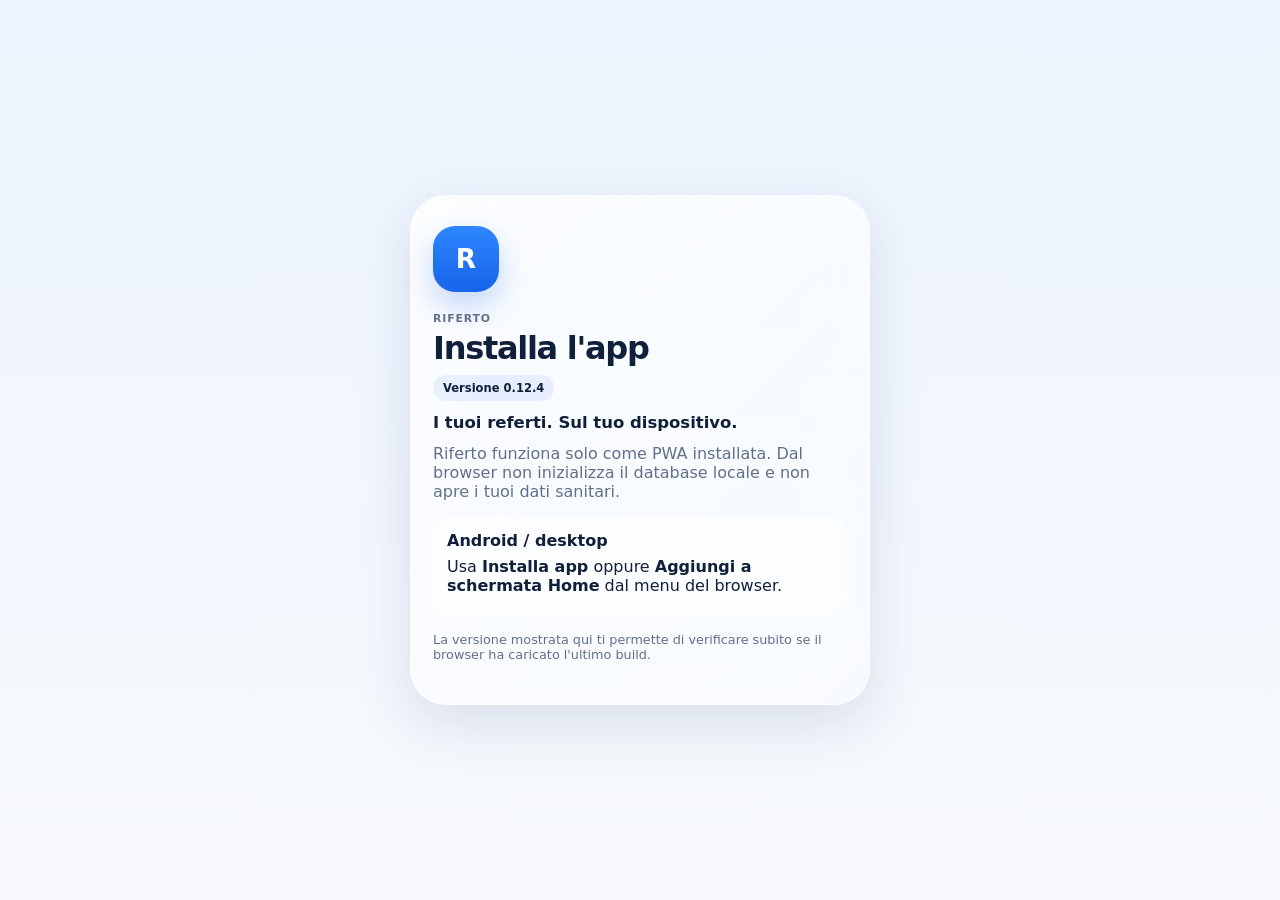
==== riferto/index.html @ afa055ad "Bump Riferto shell to v0.12.4" ====
<!doctype html>
<html lang="it">
<head>
  <meta charset="utf-8" />
  <meta name="viewport" content="width=device-width,initial-scale=1,viewport-fit=cover" />
  <meta name="theme-color" content="#eef4ff" />
  <meta name="apple-mobile-web-app-capable" content="yes" />
  <meta name="apple-mobile-web-app-status-bar-style" content="default" />
  <meta name="apple-mobile-web-app-title" content="Riferto" />
  <meta name="description" content="Riferto — i tuoi referti, sul tuo dispositivo." />
  <title>Riferto</title>
  <link rel="manifest" href="./manifest.webmanifest?v=0.12.4" />
  <link rel="stylesheet" href="./styles.css?v=0.12.4" />
</head>
<body>
  <div class="ambient ambient-a"></div><div class="ambient ambient-b"></div>
  <section id="installScreen" class="install-screen"><article class="install-card glass"><div class="brand-mark">R</div><p class="eyebrow">Riferto</p><h1>Installa l'app</h1><span class="version-badge">Versione 0.12.4</span><p class="tagline">I tuoi referti. Sul tuo dispositivo.</p><p class="muted">Riferto funziona solo come PWA installata. Dal browser non inizializza il database locale e non apre i tuoi dati sanitari.</p><button id="nativeInstallBtn" class="primary-btn hidden" type="button">Installa Riferto</button><div id="iosInstallHelp" class="install-help hidden"><strong>iPhone / iPad</strong><p>Apri in Safari → Condividi → <strong>Aggiungi alla schermata Home</strong> → apri Riferto dall'icona.</p></div><div id="genericInstallHelp" class="install-help hidden"><strong>Android / desktop</strong><p>Usa <strong>Installa app</strong> oppure <strong>Aggiungi a schermata Home</strong> dal menu del browser.</p></div><p class="caption">La versione mostrata qui ti permette di verificare subito se il browser ha caricato l'ultimo build.</p></article></section>
  <div id="lockScreen" class="lock-screen hidden"><section class="lock-card glass"><div class="brand-mark">R</div><p class="eyebrow">Archivio sanitario personale</p><h1>Riferto</h1><span class="version-badge">v0.12.4</span><p class="tagline">I tuoi referti. Sul tuo dispositivo.</p><p id="lockIntro" class="muted">Crea un PIN di 6 cifre per proteggere l'archivio locale.</p><button id="biometricUnlockBtn" class="secondary-btn hidden" type="button">Sblocca con Face ID</button><div class="lock-separator"><span>oppure</span></div><label class="field"><span>PIN</span><input id="pinInput" class="pin-input" type="text" inputmode="none" autocomplete="off" minlength="6" maxlength="6" readonly /></label><label id="pinConfirmField" class="field"><span>Conferma PIN</span><input id="pinConfirmInput" class="pin-input" type="text" inputmode="none" autocomplete="off" minlength="6" maxlength="6" readonly /></label><button id="unlockBtn" class="primary-btn" type="button">Crea archivio</button><p id="lockError" class="error-text" role="alert"></p><p class="caption">Il PIN non viene salvato in chiaro. Se lo perdi, recuperi i dati solo tramite un backup cifrato e la relativa password.</p></section></div>
  <main id="appShell" class="app-shell hidden" aria-hidden="true">
    <header class="topbar glass"><div class="brand-block"><div class="brand-mark small">R</div><div><p class="eyebrow">Archivio locale</p><h1>Riferto <span class="version-badge compact">v0.12.4</span></h1></div></div></header>
    <section class="app-section active" data-section="reports"><section class="hero glass"><div><p class="eyebrow">Riferto</p><h2>I tuoi referti. Sul tuo dispositivo.</h2><p class="muted">Conserva referti, PDF e valori strutturati in un archivio cifrato che resta sul dispositivo.</p></div><button id="newReportBtn" class="primary-btn" type="button">Nuovo referto</button></section><section class="grid two"><article class="glass card stat-card"><span class="stat-label">Referti</span><strong id="reportCount">0</strong></article><article class="glass card stat-card"><span class="stat-label">Valori</span><strong id="measurementCount">0</strong></article></section><section id="reportsView" class="view active"><div id="reportsList" class="stack"></div><div id="emptyState" class="glass empty-state"><h3>Nessun referto salvato</h3><p class="muted">Aggiungi il primo referto e, se vuoi, allega uno o più PDF.</p></div></section></section>
    <section class="app-section" data-section="trend"></section>
    <section class="app-section" data-section="settings"><section class="settings-header"><p class="eyebrow">Riferto</p><h2>Impostazioni</h2><p class="muted">Sicurezza, aggiornamenti, dati, lingua, storage e backup.</p></section><section class="settings-stack"><article id="settingsUpdateAvailable" class="glass settings-card update-available-card hidden"><div><p class="eyebrow">Aggiornamento disponibile</p><h3><span class="update-dot"></span>Nuova versione di Riferto</h3><p class="muted">È disponibile una versione più recente dell'app.</p></div><div class="update-version-line"><span>Versione installata <strong id="settingsCurrentVersion">v0.12.4</strong></span><span>Nuova <strong id="settingsUpdateVersion">—</strong></span></div><div class="settings-actions"><button id="settingsUpdateNowBtn" class="primary-btn" type="button">Aggiorna ora</button></div></article><article class="glass settings-card"><div><p class="eyebrow">Sicurezza</p><h3>Accesso</h3><p class="muted">Configura un metodo rapido di accesso oppure blocca subito l'archivio.</p></div><div class="settings-actions"><button id="biometricManageBtn" class="secondary-btn" type="button">Face ID</button><button id="lockBtn" class="secondary-btn" type="button">Blocca archivio</button></div></article><article class="glass settings-card data-tools-card"><div><p class="eyebrow">Dati</p><h3>Dati e strumenti</h3><p class="muted">Backup, ripristino e catalogo degli esami restano disponibili senza occupare tutta la schermata.</p></div><details class="settings-disclosure"><summary><span>Backup e ripristino</span><small>Esporta o importa l'archivio</small></summary><div class="settings-disclosure-body"><div class="settings-actions"><button id="exportBtn" class="secondary-btn" type="button">Esporta backup cifrato</button><label class="secondary-btn file-label"><span>Importa backup</span><input id="importInput" type="file" accept="application/json,.json" hidden /></label></div></div></details><details class="settings-disclosure"><summary><span>Catalogo LOINC</span><small>Cerca esami e codici</small></summary><div class="settings-disclosure-body"><label class="field"><span>Cerca esame</span><input id="catalogSearch" type="search" placeholder="es. emoglobina, glucosio, urine" /></label><p class="caption">LOINC identifica l'osservazione; l'unità effettiva resta quella riportata dal laboratorio.</p><div id="catalogView" class="view active"><div id="catalogList" class="stack"></div></div></div></details></article><article class="glass settings-card"><div><p class="eyebrow">App</p><h3>Aggiornamento</h3><p class="muted">Verifica la versione pubblicata e, se disponibile, scarica la nuova build, pulisce la cache e riavvia completamente la PWA.</p></div><div class="settings-actions"><button id="forceUpdateBtn" class="primary-btn" type="button">Controlla aggiornamenti</button></div></article><article class="glass settings-card"><div><p class="eyebrow">Lingua</p><h3>Interfaccia</h3><p class="muted">Scegli la lingua dell'app.</p></div><select id="languageSelect" class="glass-control settings-select" aria-label="Lingua"><option value="it">Italiano</option><option value="en">English</option></select></article><article class="glass settings-card support-card"><p class="eyebrow">Supporta Riferto</p><h3>Buy me a coffee</h3><p class="muted">Se Riferto ti è utile, puoi supportarne lo sviluppo con una donazione volontaria via PayPal.</p><a class="secondary-btn support-link" href="https://www.paypal.com/qrcodes/p2pqrc/GRN7DK9PJ69BA" target="_blank" rel="noopener noreferrer">Apri PayPal</a></article><article class="glass settings-card legal-card"><div><p class="eyebrow">Informazioni</p><h3>Licenza e copyright</h3><p class="muted">Archivio personale: non fornisce diagnosi né interpretazioni mediche.</p></div><p class="caption">LOINC® is a registered trademark of Regenstrief Institute, Inc.</p><p class="caption">© 2026 Riferto. Tutti i diritti riservati. Vietato il riutilizzo, la redistribuzione, la rivendita, il white-label e qualsiasi uso commerciale del software o di parti sostanziali del codice senza autorizzazione scritta.</p></article></section></section>
  </main>
  <nav id="bottomNav" class="bottom-nav glass hidden" aria-label="Navigazione principale"><button class="bottom-nav-btn active" data-app-section="reports" aria-selected="true" type="button"><span class="nav-icon"><svg viewBox="0 0 24 24" aria-hidden="true"><path d="M6 3.5h9l3 3V20.5H6zM15 3.5v4h4M9 11h6M9 14.5h6M9 18h4" fill="none" stroke="currentColor" stroke-width="1.7" stroke-linecap="round" stroke-linejoin="round"/></svg></span><span>Referti</span></button><button class="bottom-nav-btn" data-app-section="trend" aria-selected="false" type="button"><span class="nav-icon"><svg viewBox="0 0 24 24" aria-hidden="true"><path d="M4 18.5 9 13l3 3 7-8M16 8h3v3" fill="none" stroke="currentColor" stroke-width="1.8" stroke-linecap="round" stroke-linejoin="round"/></svg></span><span>Trend</span></button><button class="bottom-nav-btn" data-app-section="settings" aria-selected="false" type="button"><span class="nav-icon"><svg viewBox="0 0 24 24" aria-hidden="true"><path d="M12 8.5A3.5 3.5 0 1 0 12 15a3.5 3.5 0 0 0 0-6.5ZM19 12l2-1-2-3-2 .5-1.5-1L15 5h-3l-.5 2.5-1.5 1L8 8 6 11l2 1v2l-2 1 2 3 2-.5 1.5 1L12 21h3l.5-2.5 1.5-1 2 .5 2-3-2-1z" fill="none" stroke="currentColor" stroke-width="1.5" stroke-linejoin="round"/></svg></span><span>Impostazioni</span></button></nav>
  <dialog id="reportDialog" class="sheet-dialog"><form id="reportForm" class="sheet glass"><div class="sheet-handle"></div><div class="sheet-head"><div><p class="eyebrow">Referto</p><h2 id="dialogTitle">Nuovo referto</h2></div><button type="button" id="closeDialogBtn" class="icon-btn" aria-label="Chiudi">✕</button></div><input id="reportId" type="hidden" /><div class="grid two"><label class="field"><span>Data</span><input id="reportDate" type="date" required /></label><label class="field"><span>Struttura / laboratorio</span><input id="laboratory" type="text" autocomplete="organization" /></label></div><label class="field"><span>Note</span><textarea id="notes" rows="2"></textarea></label><label class="field"><span>PDF allegati</span><input id="pdfInput" type="file" accept="application/pdf" multiple /><small class="caption">Puoi selezionare più PDF. Gli allegati già salvati possono essere aperti o rimossi qui sotto.</small><div id="pdfStatus" class="caption"></div></label><div class="section-title-row"><h3>Valori</h3><button type="button" id="addMeasurementBtn" class="secondary-btn">Aggiungi valore</button></div><div id="measurementEditor" class="stack compact"></div><div class="sheet-actions"><button type="button" id="deleteReportBtn" class="danger-btn hidden">Elimina referto</button><button type="submit" class="primary-btn">Salva</button></div></form></dialog>
  <template id="measurementTemplate"><div class="measurement-row glass-subtle"><label class="field grow"><span>Esame</span><input class="test-search" placeholder="Cerca esame o codice LOINC" autocomplete="off" enterkeyhint="search" required /></label><div class="grid three measurement-fields"><label class="field"><span>Valore</span><input class="test-value" inputmode="decimal" required /></label><label class="field"><span>Unità</span><input class="test-unit" placeholder="mg/dL" /></label><label class="field"><span>Intervallo</span><input class="test-range" placeholder="es. 70–99" /></label></div><button type="button" class="remove-measurement danger-link">Rimuovi</button></div></template>
  <datalist id="loincOptions"></datalist>
  <script src="./pin-guard.js?v=0.12.4"></script>
  <script src="./ui-nav.js?v=0.12.4"></script>
  <script type="module" src="./bootstrap.js?v=0.12.4"></script>
  <script type="module" src="./credential-ui.js?v=0.12.4"></script>
  <script type="module" src="./backup-guard.js?v=0.12.4"></script>
  <script type="module" src="./loinc-search.js?v=0.12.4"></script>
</body>
</html>
---- riferto/styles.css ----
:root{color-scheme:light;--bg:#eef3fb;--text:#10203a;--muted:#61708a;--line:rgba(255,255,255,.52);--shadow:0 18px 55px rgba(39,71,117,.14);--radius:28px;font-family:-apple-system,BlinkMacSystemFont,"SF Pro Display","SF Pro Text",Inter,system-ui,sans-serif}*{box-sizing:border-box}html,body{width:100%;height:100%;overflow:hidden}body{margin:0;background:linear-gradient(180deg,#edf4ff 0%,#f8fafc 48%,#eef1f7 100%);color:var(--text)}body.vault-locked{overflow:hidden;touch-action:none}button,input,textarea,select{font:inherit}button{cursor:pointer}.hidden{display:none!important}.ambient{position:fixed;pointer-events:none;border-radius:999px;filter:blur(12px);opacity:.55;z-index:-1}.ambient-a{width:360px;height:360px;background:radial-gradient(circle,rgba(122,185,255,.75),transparent 68%);top:-100px;right:-130px}.ambient-b{width:420px;height:420px;background:radial-gradient(circle,rgba(190,170,255,.48),transparent 68%);bottom:5%;left:-200px}.glass,.glass-subtle{border:1px solid var(--line);background:linear-gradient(135deg,rgba(255,255,255,.76),rgba(255,255,255,.4));box-shadow:var(--shadow);backdrop-filter:blur(28px) saturate(165%);-webkit-backdrop-filter:blur(28px) saturate(165%)}.glass-subtle{box-shadow:0 10px 32px rgba(39,71,117,.08);background:rgba(255,255,255,.5)}.install-screen,.lock-screen{position:fixed;inset:0;z-index:20000;display:grid;place-items:center;padding:calc(env(safe-area-inset-top) + 24px) 18px calc(env(safe-area-inset-bottom) + 24px);overflow:auto}.install-screen{background:linear-gradient(180deg,#edf4ff,#f7f9fc)}.lock-screen{background:linear-gradient(180deg,#edf4ff 0%,#f7f9fc 58%,#eef1f7 100%);overscroll-behavior:none;touch-action:pan-y}.install-card,.lock-card{width:min(100%,460px);border-radius:36px;padding:30px 22px}.brand-mark{width:66px;height:66px;border-radius:22px;display:grid;place-items:center;margin-bottom:20px;background:linear-gradient(180deg,#2d86ff,#1764e8);color:white;box-shadow:0 14px 30px rgba(30,104,232,.25);font-size:1.65rem;font-weight:850}.brand-mark.small{width:40px;height:40px;border-radius:14px;margin:0;font-size:1rem}.brand-block{display:flex;align-items:center;gap:10px}.install-card h1,.lock-card h1{font-size:2rem;letter-spacing:-.04em;margin:0 0 8px}.tagline{font-weight:750;font-size:1.03rem;margin:12px 0}.install-help{margin:16px 0;padding:14px;border-radius:18px;background:rgba(255,255,255,.45)}.install-help p{margin:7px 0}.version-badge,.pill{display:inline-flex;padding:6px 10px;border-radius:999px;background:rgba(67,132,241,.1);font-size:.72rem;font-weight:800}.version-badge.compact{padding:3px 7px;font-size:.62rem;vertical-align:middle}.lock-card .field{margin:12px 0}.lock-card .primary-btn,.lock-card .secondary-btn,.install-card .primary-btn{width:100%;margin-top:8px}.lock-separator{display:flex;align-items:center;gap:10px;margin:14px 0 2px;color:var(--muted);font-size:.75rem}.lock-separator:before,.lock-separator:after{content:"";height:1px;flex:1;background:rgba(90,107,132,.16)}.error-text{min-height:1.2em;color:#b12424;font-size:.82rem;margin:10px 0 4px}.pin-native-hidden{position:absolute!important;opacity:0!important;pointer-events:none!important;width:1px!important;height:1px!important;padding:0!important;border:0!important}.pin-display{width:100%;min-height:58px;border:1px solid rgba(103,124,158,.16);background:rgba(255,255,255,.68);border-radius:18px;display:flex;align-items:center;justify-content:center;gap:14px;padding:12px 16px}.pin-display.active{border-color:rgba(39,111,226,.48);box-shadow:0 0 0 4px rgba(39,111,226,.08)}.pin-dot{width:13px;height:13px;border-radius:50%;background:rgba(16,32,58,.12);box-shadow:inset 0 0 0 1px rgba(16,32,58,.08)}.pin-dot.filled{background:var(--text)}.pin-keypad{display:grid;grid-template-columns:repeat(3,1fr);gap:10px;margin:16px 0 6px}.pin-key{border:1px solid rgba(255,255,255,.72);background:rgba(255,255,255,.66);min-height:58px;border-radius:20px;font-size:1.55rem;font-weight:700;color:var(--text);box-shadow:0 7px 18px rgba(42,72,112,.08)}.pin-key:active{transform:scale(.98);background:rgba(230,239,253,.9)}.pin-key-spacer{visibility:hidden}.pin-key-delete{font-size:1.3rem}.app-shell{width:min(100%,820px);height:100dvh;margin:0 auto;padding:calc(env(safe-area-inset-top) + 18px) 16px calc(env(safe-area-inset-bottom) + 112px);overflow-y:auto;overflow-x:hidden;overscroll-behavior-y:contain;-webkit-overflow-scrolling:touch}.topbar,.hero,.card,.empty-state{border-radius:var(--radius)}.topbar{display:flex;align-items:center;justify-content:space-between;padding:16px 18px;margin-bottom:14px;position:relative;top:auto;z-index:1}.top-actions{display:flex;align-items:center;gap:8px;flex-wrap:wrap;justify-content:flex-end}h1,h2,h3,p{margin-top:0}.topbar h1{font-size:1.15rem;margin:0}.eyebrow{margin:0 0 4px;text-transform:uppercase;letter-spacing:.08em;font-size:.68rem;font-weight:800;color:#62718a}.hero{padding:24px;margin-bottom:14px}.hero h2{font-size:clamp(1.8rem,7vw,2.65rem);line-height:1.03;letter-spacing:-.04em;margin:0 0 12px}.muted,.caption{color:var(--muted)}.caption{font-size:.8rem}.hero .primary-btn{width:100%;margin-top:14px}.grid{display:grid;gap:12px}.grid.two{grid-template-columns:1fr 1fr}.grid.three{grid-template-columns:repeat(3,1fr)}.card{padding:18px}.stat-card strong{display:block;font-size:2rem;margin-top:4px}.stat-label{font-size:.78rem;color:var(--muted)}.toolbar{margin:14px 0;display:flex;flex-direction:column;gap:12px}.segmented{display:grid;grid-template-columns:1fr 1fr;padding:4px;border-radius:18px;background:rgba(112,128,153,.10)}.segment{border:0;background:transparent;border-radius:14px;padding:11px;color:var(--muted);font-weight:700}.segment.active{background:rgba(255,255,255,.8);color:var(--text);box-shadow:0 5px 16px rgba(53,75,107,.08)}.toolbar-actions{display:grid;grid-template-columns:1fr 1fr;gap:10px}.primary-btn,.secondary-btn,.danger-btn,.icon-btn,.glass-control{border:1px solid rgba(255,255,255,.6);border-radius:17px;min-height:46px;padding:11px 16px;font-weight:750}.primary-btn{border:0;color:white;background:linear-gradient(180deg,#2d86ff,#1764e8);box-shadow:0 12px 26px rgba(30,104,232,.24)}.secondary-btn,.glass-control{background:rgba(255,255,255,.6);color:var(--text)}.danger-btn{color:#b12424;background:rgba(255,235,235,.75)}.icon-btn{min-height:40px;padding:8px 13px;background:rgba(255,255,255,.56)}.file-label{display:flex;align-items:center;justify-content:center;text-align:center}.view{display:none}.view.active{display:block}.app-section{display:none}.app-section.active{display:block}.stack{display:grid;gap:12px}.stack.compact{gap:10px}.empty-state{text-align:center;padding:34px 24px}.report-card{padding:18px;border-radius:var(--radius)}.report-top{display:flex;justify-content:space-between;gap:14px;align-items:flex-start}.report-card h3{margin-bottom:4px}.report-meta{font-size:.8rem;color:var(--muted)}.measurement-list{display:grid;gap:8px;margin-top:14px}.measurement-item{display:grid;grid-template-columns:1fr auto;gap:10px;padding:10px 0;border-top:1px solid rgba(72,93,126,.08)}.measurement-name{font-weight:700}.measurement-code{display:block;color:var(--muted);font-size:.72rem}.measurement-value{text-align:right;font-weight:800}.report-actions{display:flex;gap:14px;margin-top:12px;flex-wrap:wrap}.text-btn,.danger-link{border:0;background:transparent;padding:8px 0;font-weight:750}.text-btn{color:#1764e8}.danger-link{color:#b12424;justify-self:start}.field{display:grid;gap:7px}.field>span{font-size:.76rem;font-weight:750;color:#56657c}.field input,.field textarea{width:100%;border:1px solid rgba(103,124,158,.16);background:rgba(255,255,255,.68);border-radius:15px;padding:12px 13px;color:var(--text);outline:none}.field input:focus,.field textarea:focus{border-color:rgba(39,111,226,.45);box-shadow:0 0 0 3px rgba(39,111,226,.08)}.sheet-dialog{border:0;background:transparent;padding:0;width:100%;max-width:820px;max-height:94vh}.sheet-dialog::backdrop{background:rgba(22,31,46,.3);backdrop-filter:blur(10px)}.sheet{margin:auto 10px 10px;padding:14px 16px calc(env(safe-area-inset-bottom) + 18px);border-radius:32px;max-height:91vh;overflow:auto}.sheet-handle{width:44px;height:5px;border-radius:99px;background:rgba(52,63,82,.18);margin:2px auto 14px}.sheet-head{display:flex;justify-content:space-between;align-items:flex-start;gap:16px}.section-title-row{display:flex;justify-content:space-between;align-items:center;gap:12px;margin:20px 0 10px}.measurement-row{padding:14px;border-radius:22px}.measurement-fields{margin-top:10px}.sheet-actions{display:flex;justify-content:space-between;gap:10px;margin-top:18px}.sheet-actions .primary-btn{margin-left:auto}.catalog-card{padding:16px;border-radius:var(--radius)}.catalog-card h3{margin:0 0 5px;font-size:1rem}.catalog-desc{margin:8px 0 0;color:var(--muted);font-size:.82rem}.catalog-units{margin-top:8px;font-size:.75rem;color:#485d7b}.settings-header{padding:10px 4px 8px}.settings-header h2{font-size:2rem;letter-spacing:-.035em;margin-bottom:8px}.settings-stack{display:grid;gap:14px}.settings-card{padding:20px;border-radius:28px}.settings-card h3{margin-bottom:7px}.settings-actions{display:grid;grid-template-columns:1fr 1fr;gap:10px;margin-top:14px}.settings-card .settings-actions:has(.primary-btn:only-child){grid-template-columns:1fr}.settings-select{width:100%;margin-top:10px}.support-card{text-align:center}.support-link{display:inline-flex;align-items:center;justify-content:center;text-decoration:none;margin-top:8px}.settings-disclosure{border-top:1px solid rgba(90,107,132,.12);margin-top:14px;padding-top:4px}.settings-disclosure summary{list-style:none;display:flex;align-items:center;justify-content:space-between;gap:12px;padding:14px 2px;cursor:pointer;font-weight:800}.settings-disclosure summary::-webkit-details-marker{display:none}.settings-disclosure summary span{display:flex;align-items:center;gap:8px}.settings-disclosure summary span:after{content:'›';font-size:1.35rem;line-height:1;color:var(--muted);transition:transform .18s ease}.settings-disclosure[open] summary span:after{transform:rotate(90deg)}.settings-disclosure summary small{font-size:.72rem;color:var(--muted);font-weight:650;text-align:right}.settings-disclosure-body{padding:2px 0 10px}.settings-disclosure-body .field{margin-top:6px}.update-available-card{border-color:rgba(45,134,255,.32);background:linear-gradient(135deg,rgba(239,247,255,.94),rgba(255,255,255,.72));box-shadow:0 16px 42px rgba(39,111,226,.15)}.update-available-card h3{display:flex;align-items:center;gap:8px}.update-dot{width:9px;height:9px;border-radius:50%;background:#2d86ff;box-shadow:0 0 0 5px rgba(45,134,255,.11);flex:none}.update-version-line{display:flex;align-items:center;justify-content:space-between;gap:12px;margin:12px 0 0;padding:11px 13px;border-radius:16px;background:rgba(255,255,255,.55);font-size:.8rem}.update-version-line strong{font-size:.86rem}.bottom-nav{position:fixed!important;left:12px!important;right:12px!important;bottom:max(10px,env(safe-area-inset-bottom))!important;z-index:10000!important;transform:none!important;width:auto!important;grid-template-columns:1fr 1fr;gap:6px;padding:7px;border-radius:28px;background:rgba(245,249,255,.94)!important;border:1px solid rgba(255,255,255,.9);box-shadow:0 14px 42px rgba(39,71,117,.28);backdrop-filter:blur(30px) saturate(180%);-webkit-backdrop-filter:blur(30px) saturate(180%);opacity:1;visibility:visible;pointer-events:auto;isolation:isolate}.bottom-nav-btn{border:0;background:transparent;min-height:58px;border-radius:21px;display:flex;flex-direction:column;align-items:center;justify-content:center;gap:3px;color:var(--muted);font-size:.73rem;font-weight:750;position:relative}.bottom-nav-btn.active{background:rgba(255,255,255,.95);color:var(--text);box-shadow:0 8px 20px rgba(45,100,180,.12)}.nav-icon{font-size:1.18rem;line-height:1}.nav-notification{position:absolute;top:6px;right:calc(50% - 32px);min-width:18px;height:18px;padding:0 5px;border-radius:999px;display:inline-flex;align-items:center;justify-content:center;background:#e5484d;color:#fff;font-size:.65rem;font-weight:850;line-height:1;box-shadow:0 3px 10px rgba(181,35,40,.28);border:2px solid rgba(255,255,255,.95)}.app-footer{text-align:center;padding:26px 12px 0;color:var(--muted);font-size:.7rem;line-height:1.5}.app-footer p{margin-bottom:8px}@media(display-mode:standalone){#bottomNav.bottom-nav{display:grid!important}}@media(max-width:620px){.grid.three{grid-template-columns:1fr}.measurement-fields{grid-template-columns:1fr 1fr}.measurement-fields .field:last-child{grid-column:1/-1}.toolbar-actions{grid-template-columns:1fr}.sheet-actions{flex-direction:column-reverse}.sheet-actions>*{width:100%}.topbar{align-items:flex-start}.settings-actions{grid-template-columns:1fr}.brand-block .brand-mark{display:none}.lock-card{margin:auto 0}.app-shell{padding-left:12px;padding-right:12px}.pin-key{min-height:54px}.pin-keypad{gap:8px}.settings-disclosure summary{align-items:flex-start;flex-direction:column;gap:3px}.settings-disclosure summary small{text-align:left}}
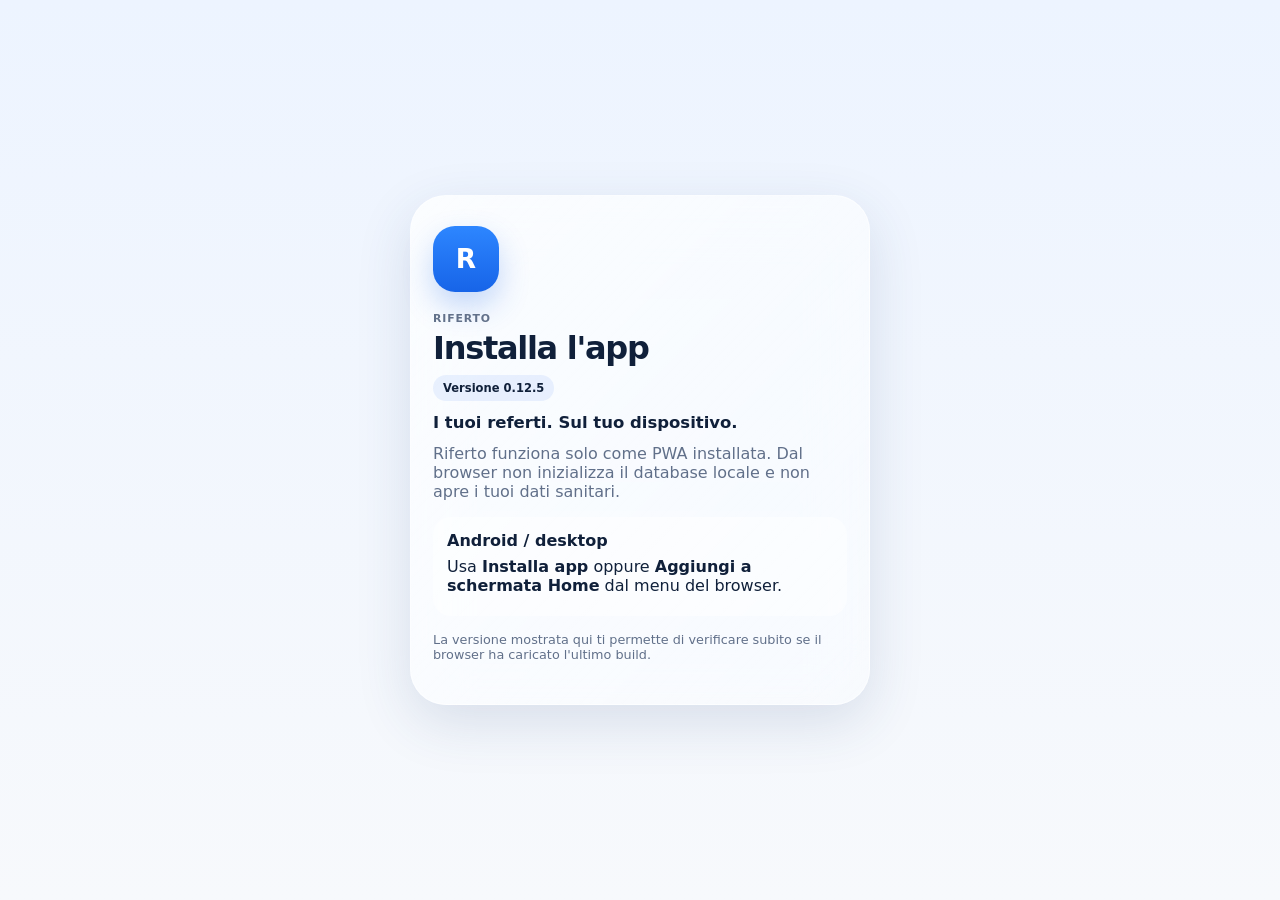
==== commit 93815e40: "Bump Riferto shell to v0.12.5" ====
--- a/riferto/index.html
+++ b/riferto/index.html
@@ -9,28 +9,28 @@
   <meta name="apple-mobile-web-app-title" content="Riferto" />
   <meta name="description" content="Riferto — i tuoi referti, sul tuo dispositivo." />
   <title>Riferto</title>
-  <link rel="manifest" href="./manifest.webmanifest?v=0.12.4" />
-  <link rel="stylesheet" href="./styles.css?v=0.12.4" />
+  <link rel="manifest" href="./manifest.webmanifest?v=0.12.5" />
+  <link rel="stylesheet" href="./styles.css?v=0.12.5" />
 </head>
 <body>
   <div class="ambient ambient-a"></div><div class="ambient ambient-b"></div>
-  <section id="installScreen" class="install-screen"><article class="install-card glass"><div class="brand-mark">R</div><p class="eyebrow">Riferto</p><h1>Installa l'app</h1><span class="version-badge">Versione 0.12.4</span><p class="tagline">I tuoi referti. Sul tuo dispositivo.</p><p class="muted">Riferto funziona solo come PWA installata. Dal browser non inizializza il database locale e non apre i tuoi dati sanitari.</p><button id="nativeInstallBtn" class="primary-btn hidden" type="button">Installa Riferto</button><div id="iosInstallHelp" class="install-help hidden"><strong>iPhone / iPad</strong><p>Apri in Safari → Condividi → <strong>Aggiungi alla schermata Home</strong> → apri Riferto dall'icona.</p></div><div id="genericInstallHelp" class="install-help hidden"><strong>Android / desktop</strong><p>Usa <strong>Installa app</strong> oppure <strong>Aggiungi a schermata Home</strong> dal menu del browser.</p></div><p class="caption">La versione mostrata qui ti permette di verificare subito se il browser ha caricato l'ultimo build.</p></article></section>
-  <div id="lockScreen" class="lock-screen hidden"><section class="lock-card glass"><div class="brand-mark">R</div><p class="eyebrow">Archivio sanitario personale</p><h1>Riferto</h1><span class="version-badge">v0.12.4</span><p class="tagline">I tuoi referti. Sul tuo dispositivo.</p><p id="lockIntro" class="muted">Crea un PIN di 6 cifre per proteggere l'archivio locale.</p><button id="biometricUnlockBtn" class="secondary-btn hidden" type="button">Sblocca con Face ID</button><div class="lock-separator"><span>oppure</span></div><label class="field"><span>PIN</span><input id="pinInput" class="pin-input" type="text" inputmode="none" autocomplete="off" minlength="6" maxlength="6" readonly /></label><label id="pinConfirmField" class="field"><span>Conferma PIN</span><input id="pinConfirmInput" class="pin-input" type="text" inputmode="none" autocomplete="off" minlength="6" maxlength="6" readonly /></label><button id="unlockBtn" class="primary-btn" type="button">Crea archivio</button><p id="lockError" class="error-text" role="alert"></p><p class="caption">Il PIN non viene salvato in chiaro. Se lo perdi, recuperi i dati solo tramite un backup cifrato e la relativa password.</p></section></div>
+  <section id="installScreen" class="install-screen"><article class="install-card glass"><div class="brand-mark">R</div><p class="eyebrow">Riferto</p><h1>Installa l'app</h1><span class="version-badge">Versione 0.12.5</span><p class="tagline">I tuoi referti. Sul tuo dispositivo.</p><p class="muted">Riferto funziona solo come PWA installata. Dal browser non inizializza il database locale e non apre i tuoi dati sanitari.</p><button id="nativeInstallBtn" class="primary-btn hidden" type="button">Installa Riferto</button><div id="iosInstallHelp" class="install-help hidden"><strong>iPhone / iPad</strong><p>Apri in Safari → Condividi → <strong>Aggiungi alla schermata Home</strong> → apri Riferto dall'icona.</p></div><div id="genericInstallHelp" class="install-help hidden"><strong>Android / desktop</strong><p>Usa <strong>Installa app</strong> oppure <strong>Aggiungi a schermata Home</strong> dal menu del browser.</p></div><p class="caption">La versione mostrata qui ti permette di verificare subito se il browser ha caricato l'ultimo build.</p></article></section>
+  <div id="lockScreen" class="lock-screen hidden"><section class="lock-card glass"><div class="brand-mark">R</div><p class="eyebrow">Archivio sanitario personale</p><h1>Riferto</h1><span class="version-badge">v0.12.5</span><p class="tagline">I tuoi referti. Sul tuo dispositivo.</p><p id="lockIntro" class="muted">Crea un PIN di 6 cifre per proteggere l'archivio locale.</p><button id="biometricUnlockBtn" class="secondary-btn hidden" type="button">Sblocca con Face ID</button><div class="lock-separator"><span>oppure</span></div><label class="field"><span>PIN</span><input id="pinInput" class="pin-input" type="text" inputmode="none" autocomplete="off" minlength="6" maxlength="6" readonly /></label><label id="pinConfirmField" class="field"><span>Conferma PIN</span><input id="pinConfirmInput" class="pin-input" type="text" inputmode="none" autocomplete="off" minlength="6" maxlength="6" readonly /></label><button id="unlockBtn" class="primary-btn" type="button">Crea archivio</button><p id="lockError" class="error-text" role="alert"></p><p class="caption">Il PIN non viene salvato in chiaro. Se lo perdi, recuperi i dati solo tramite un backup cifrato e la relativa password.</p></section></div>
   <main id="appShell" class="app-shell hidden" aria-hidden="true">
-    <header class="topbar glass"><div class="brand-block"><div class="brand-mark small">R</div><div><p class="eyebrow">Archivio locale</p><h1>Riferto <span class="version-badge compact">v0.12.4</span></h1></div></div></header>
+    <header class="topbar glass"><div class="brand-block"><div class="brand-mark small">R</div><div><p class="eyebrow">Archivio locale</p><h1>Riferto <span class="version-badge compact">v0.12.5</span></h1></div></div></header>
     <section class="app-section active" data-section="reports"><section class="hero glass"><div><p class="eyebrow">Riferto</p><h2>I tuoi referti. Sul tuo dispositivo.</h2><p class="muted">Conserva referti, PDF e valori strutturati in un archivio cifrato che resta sul dispositivo.</p></div><button id="newReportBtn" class="primary-btn" type="button">Nuovo referto</button></section><section class="grid two"><article class="glass card stat-card"><span class="stat-label">Referti</span><strong id="reportCount">0</strong></article><article class="glass card stat-card"><span class="stat-label">Valori</span><strong id="measurementCount">0</strong></article></section><section id="reportsView" class="view active"><div id="reportsList" class="stack"></div><div id="emptyState" class="glass empty-state"><h3>Nessun referto salvato</h3><p class="muted">Aggiungi il primo referto e, se vuoi, allega uno o più PDF.</p></div></section></section>
     <section class="app-section" data-section="trend"></section>
-    <section class="app-section" data-section="settings"><section class="settings-header"><p class="eyebrow">Riferto</p><h2>Impostazioni</h2><p class="muted">Sicurezza, aggiornamenti, dati, lingua, storage e backup.</p></section><section class="settings-stack"><article id="settingsUpdateAvailable" class="glass settings-card update-available-card hidden"><div><p class="eyebrow">Aggiornamento disponibile</p><h3><span class="update-dot"></span>Nuova versione di Riferto</h3><p class="muted">È disponibile una versione più recente dell'app.</p></div><div class="update-version-line"><span>Versione installata <strong id="settingsCurrentVersion">v0.12.4</strong></span><span>Nuova <strong id="settingsUpdateVersion">—</strong></span></div><div class="settings-actions"><button id="settingsUpdateNowBtn" class="primary-btn" type="button">Aggiorna ora</button></div></article><article class="glass settings-card"><div><p class="eyebrow">Sicurezza</p><h3>Accesso</h3><p class="muted">Configura un metodo rapido di accesso oppure blocca subito l'archivio.</p></div><div class="settings-actions"><button id="biometricManageBtn" class="secondary-btn" type="button">Face ID</button><button id="lockBtn" class="secondary-btn" type="button">Blocca archivio</button></div></article><article class="glass settings-card data-tools-card"><div><p class="eyebrow">Dati</p><h3>Dati e strumenti</h3><p class="muted">Backup, ripristino e catalogo degli esami restano disponibili senza occupare tutta la schermata.</p></div><details class="settings-disclosure"><summary><span>Backup e ripristino</span><small>Esporta o importa l'archivio</small></summary><div class="settings-disclosure-body"><div class="settings-actions"><button id="exportBtn" class="secondary-btn" type="button">Esporta backup cifrato</button><label class="secondary-btn file-label"><span>Importa backup</span><input id="importInput" type="file" accept="application/json,.json" hidden /></label></div></div></details><details class="settings-disclosure"><summary><span>Catalogo LOINC</span><small>Cerca esami e codici</small></summary><div class="settings-disclosure-body"><label class="field"><span>Cerca esame</span><input id="catalogSearch" type="search" placeholder="es. emoglobina, glucosio, urine" /></label><p class="caption">LOINC identifica l'osservazione; l'unità effettiva resta quella riportata dal laboratorio.</p><div id="catalogView" class="view active"><div id="catalogList" class="stack"></div></div></div></details></article><article class="glass settings-card"><div><p class="eyebrow">App</p><h3>Aggiornamento</h3><p class="muted">Verifica la versione pubblicata e, se disponibile, scarica la nuova build, pulisce la cache e riavvia completamente la PWA.</p></div><div class="settings-actions"><button id="forceUpdateBtn" class="primary-btn" type="button">Controlla aggiornamenti</button></div></article><article class="glass settings-card"><div><p class="eyebrow">Lingua</p><h3>Interfaccia</h3><p class="muted">Scegli la lingua dell'app.</p></div><select id="languageSelect" class="glass-control settings-select" aria-label="Lingua"><option value="it">Italiano</option><option value="en">English</option></select></article><article class="glass settings-card support-card"><p class="eyebrow">Supporta Riferto</p><h3>Buy me a coffee</h3><p class="muted">Se Riferto ti è utile, puoi supportarne lo sviluppo con una donazione volontaria via PayPal.</p><a class="secondary-btn support-link" href="https://www.paypal.com/qrcodes/p2pqrc/GRN7DK9PJ69BA" target="_blank" rel="noopener noreferrer">Apri PayPal</a></article><article class="glass settings-card legal-card"><div><p class="eyebrow">Informazioni</p><h3>Licenza e copyright</h3><p class="muted">Archivio personale: non fornisce diagnosi né interpretazioni mediche.</p></div><p class="caption">LOINC® is a registered trademark of Regenstrief Institute, Inc.</p><p class="caption">© 2026 Riferto. Tutti i diritti riservati. Vietato il riutilizzo, la redistribuzione, la rivendita, il white-label e qualsiasi uso commerciale del software o di parti sostanziali del codice senza autorizzazione scritta.</p></article></section></section>
+    <section class="app-section" data-section="settings"><section class="settings-header"><p class="eyebrow">Riferto</p><h2>Impostazioni</h2><p class="muted">Sicurezza, aggiornamenti, dati, lingua, storage e backup.</p></section><section class="settings-stack"><article id="settingsUpdateAvailable" class="glass settings-card update-available-card hidden"><div><p class="eyebrow">Aggiornamento disponibile</p><h3><span class="update-dot"></span>Nuova versione di Riferto</h3><p class="muted">È disponibile una versione più recente dell'app.</p></div><div class="update-version-line"><span>Versione installata <strong id="settingsCurrentVersion">v0.12.5</strong></span><span>Nuova <strong id="settingsUpdateVersion">—</strong></span></div><div class="settings-actions"><button id="settingsUpdateNowBtn" class="primary-btn" type="button">Aggiorna ora</button></div></article><article class="glass settings-card"><div><p class="eyebrow">Sicurezza</p><h3>Accesso</h3><p class="muted">Configura un metodo rapido di accesso oppure blocca subito l'archivio.</p></div><div class="settings-actions"><button id="biometricManageBtn" class="secondary-btn" type="button">Face ID</button><button id="lockBtn" class="secondary-btn" type="button">Blocca archivio</button></div></article><article class="glass settings-card data-tools-card"><div><p class="eyebrow">Dati</p><h3>Dati e strumenti</h3><p class="muted">Backup, ripristino e catalogo degli esami restano disponibili senza occupare tutta la schermata.</p></div><details class="settings-disclosure"><summary><span>Backup e ripristino</span><small>Esporta o importa l'archivio</small></summary><div class="settings-disclosure-body"><div class="settings-actions"><button id="exportBtn" class="secondary-btn" type="button">Esporta backup cifrato</button><label class="secondary-btn file-label"><span>Importa backup</span><input id="importInput" type="file" accept="application/json,.json" hidden /></label></div></div></details><details class="settings-disclosure"><summary><span>Catalogo LOINC</span><small>Cerca esami e codici</small></summary><div class="settings-disclosure-body"><label class="field"><span>Cerca esame</span><input id="catalogSearch" type="search" placeholder="es. emoglobina, glucosio, urine" /></label><p class="caption">LOINC identifica l'osservazione; l'unità effettiva resta quella riportata dal laboratorio.</p><div id="catalogView" class="view active"><div id="catalogList" class="stack"></div></div></div></details></article><article class="glass settings-card"><div><p class="eyebrow">App</p><h3>Aggiornamento</h3><p class="muted">Verifica la versione pubblicata e, se disponibile, scarica la nuova build, pulisce la cache e riavvia completamente la PWA.</p></div><div class="settings-actions"><button id="forceUpdateBtn" class="primary-btn" type="button">Controlla aggiornamenti</button></div></article><article class="glass settings-card"><div><p class="eyebrow">Lingua</p><h3>Interfaccia</h3><p class="muted">Scegli la lingua dell'app.</p></div><select id="languageSelect" class="glass-control settings-select" aria-label="Lingua"><option value="it">Italiano</option><option value="en">English</option></select></article><article class="glass settings-card support-card"><p class="eyebrow">Supporta Riferto</p><h3>Buy me a coffee</h3><p class="muted">Se Riferto ti è utile, puoi supportarne lo sviluppo con una donazione volontaria via PayPal.</p><a class="secondary-btn support-link" href="https://www.paypal.com/qrcodes/p2pqrc/GRN7DK9PJ69BA" target="_blank" rel="noopener noreferrer">Apri PayPal</a></article><article class="glass settings-card legal-card"><div><p class="eyebrow">Informazioni</p><h3>Licenza e copyright</h3><p class="muted">Archivio personale: non fornisce diagnosi né interpretazioni mediche.</p></div><p class="caption">LOINC® is a registered trademark of Regenstrief Institute, Inc.</p><p class="caption">© 2026 Riferto. Tutti i diritti riservati. Vietato il riutilizzo, la redistribuzione, la rivendita, il white-label e qualsiasi uso commerciale del software o di parti sostanziali del codice senza autorizzazione scritta.</p></article></section></section>
   </main>
   <nav id="bottomNav" class="bottom-nav glass hidden" aria-label="Navigazione principale"><button class="bottom-nav-btn active" data-app-section="reports" aria-selected="true" type="button"><span class="nav-icon"><svg viewBox="0 0 24 24" aria-hidden="true"><path d="M6 3.5h9l3 3V20.5H6zM15 3.5v4h4M9 11h6M9 14.5h6M9 18h4" fill="none" stroke="currentColor" stroke-width="1.7" stroke-linecap="round" stroke-linejoin="round"/></svg></span><span>Referti</span></button><button class="bottom-nav-btn" data-app-section="trend" aria-selected="false" type="button"><span class="nav-icon"><svg viewBox="0 0 24 24" aria-hidden="true"><path d="M4 18.5 9 13l3 3 7-8M16 8h3v3" fill="none" stroke="currentColor" stroke-width="1.8" stroke-linecap="round" stroke-linejoin="round"/></svg></span><span>Trend</span></button><button class="bottom-nav-btn" data-app-section="settings" aria-selected="false" type="button"><span class="nav-icon"><svg viewBox="0 0 24 24" aria-hidden="true"><path d="M12 8.5A3.5 3.5 0 1 0 12 15a3.5 3.5 0 0 0 0-6.5ZM19 12l2-1-2-3-2 .5-1.5-1L15 5h-3l-.5 2.5-1.5 1L8 8 6 11l2 1v2l-2 1 2 3 2-.5 1.5 1L12 21h3l.5-2.5 1.5-1 2 .5 2-3-2-1z" fill="none" stroke="currentColor" stroke-width="1.5" stroke-linejoin="round"/></svg></span><span>Impostazioni</span></button></nav>
   <dialog id="reportDialog" class="sheet-dialog"><form id="reportForm" class="sheet glass"><div class="sheet-handle"></div><div class="sheet-head"><div><p class="eyebrow">Referto</p><h2 id="dialogTitle">Nuovo referto</h2></div><button type="button" id="closeDialogBtn" class="icon-btn" aria-label="Chiudi">✕</button></div><input id="reportId" type="hidden" /><div class="grid two"><label class="field"><span>Data</span><input id="reportDate" type="date" required /></label><label class="field"><span>Struttura / laboratorio</span><input id="laboratory" type="text" autocomplete="organization" /></label></div><label class="field"><span>Note</span><textarea id="notes" rows="2"></textarea></label><label class="field"><span>PDF allegati</span><input id="pdfInput" type="file" accept="application/pdf" multiple /><small class="caption">Puoi selezionare più PDF. Gli allegati già salvati possono essere aperti o rimossi qui sotto.</small><div id="pdfStatus" class="caption"></div></label><div class="section-title-row"><h3>Valori</h3><button type="button" id="addMeasurementBtn" class="secondary-btn">Aggiungi valore</button></div><div id="measurementEditor" class="stack compact"></div><div class="sheet-actions"><button type="button" id="deleteReportBtn" class="danger-btn hidden">Elimina referto</button><button type="submit" class="primary-btn">Salva</button></div></form></dialog>
   <template id="measurementTemplate"><div class="measurement-row glass-subtle"><label class="field grow"><span>Esame</span><input class="test-search" placeholder="Cerca esame o codice LOINC" autocomplete="off" enterkeyhint="search" required /></label><div class="grid three measurement-fields"><label class="field"><span>Valore</span><input class="test-value" inputmode="decimal" required /></label><label class="field"><span>Unità</span><input class="test-unit" placeholder="mg/dL" /></label><label class="field"><span>Intervallo</span><input class="test-range" placeholder="es. 70–99" /></label></div><button type="button" class="remove-measurement danger-link">Rimuovi</button></div></template>
   <datalist id="loincOptions"></datalist>
-  <script src="./pin-guard.js?v=0.12.4"></script>
-  <script src="./ui-nav.js?v=0.12.4"></script>
-  <script type="module" src="./bootstrap.js?v=0.12.4"></script>
-  <script type="module" src="./credential-ui.js?v=0.12.4"></script>
-  <script type="module" src="./backup-guard.js?v=0.12.4"></script>
-  <script type="module" src="./loinc-search.js?v=0.12.4"></script>
+  <script src="./pin-guard.js?v=0.12.5"></script>
+  <script src="./ui-nav.js?v=0.12.5"></script>
+  <script type="module" src="./bootstrap.js?v=0.12.5"></script>
+  <script type="module" src="./credential-ui.js?v=0.12.5"></script>
+  <script type="module" src="./backup-guard.js?v=0.12.5"></script>
+  <script type="module" src="./loinc-search.js?v=0.12.5"></script>
 </body>
 </html>
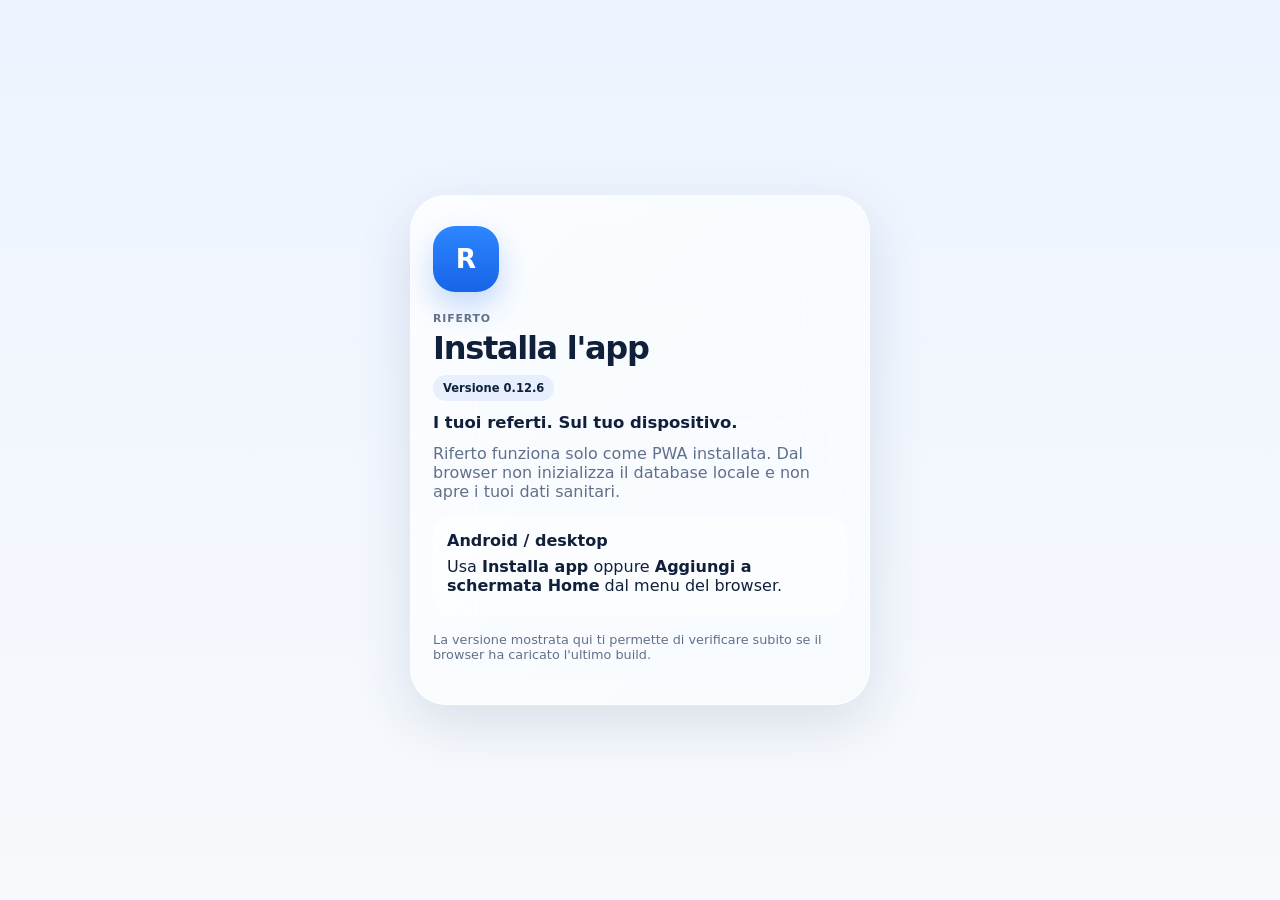
==== commit 0b43e1a3: "Bump shell to v0.12.6" ====
--- a/riferto/index.html
+++ b/riferto/index.html
@@ -9,28 +9,28 @@
   <meta name="apple-mobile-web-app-title" content="Riferto" />
   <meta name="description" content="Riferto — i tuoi referti, sul tuo dispositivo." />
   <title>Riferto</title>
-  <link rel="manifest" href="./manifest.webmanifest?v=0.12.5" />
-  <link rel="stylesheet" href="./styles.css?v=0.12.5" />
+  <link rel="manifest" href="./manifest.webmanifest?v=0.12.6" />
+  <link rel="stylesheet" href="./styles.css?v=0.12.6" />
 </head>
 <body>
   <div class="ambient ambient-a"></div><div class="ambient ambient-b"></div>
-  <section id="installScreen" class="install-screen"><article class="install-card glass"><div class="brand-mark">R</div><p class="eyebrow">Riferto</p><h1>Installa l'app</h1><span class="version-badge">Versione 0.12.5</span><p class="tagline">I tuoi referti. Sul tuo dispositivo.</p><p class="muted">Riferto funziona solo come PWA installata. Dal browser non inizializza il database locale e non apre i tuoi dati sanitari.</p><button id="nativeInstallBtn" class="primary-btn hidden" type="button">Installa Riferto</button><div id="iosInstallHelp" class="install-help hidden"><strong>iPhone / iPad</strong><p>Apri in Safari → Condividi → <strong>Aggiungi alla schermata Home</strong> → apri Riferto dall'icona.</p></div><div id="genericInstallHelp" class="install-help hidden"><strong>Android / desktop</strong><p>Usa <strong>Installa app</strong> oppure <strong>Aggiungi a schermata Home</strong> dal menu del browser.</p></div><p class="caption">La versione mostrata qui ti permette di verificare subito se il browser ha caricato l'ultimo build.</p></article></section>
-  <div id="lockScreen" class="lock-screen hidden"><section class="lock-card glass"><div class="brand-mark">R</div><p class="eyebrow">Archivio sanitario personale</p><h1>Riferto</h1><span class="version-badge">v0.12.5</span><p class="tagline">I tuoi referti. Sul tuo dispositivo.</p><p id="lockIntro" class="muted">Crea un PIN di 6 cifre per proteggere l'archivio locale.</p><button id="biometricUnlockBtn" class="secondary-btn hidden" type="button">Sblocca con Face ID</button><div class="lock-separator"><span>oppure</span></div><label class="field"><span>PIN</span><input id="pinInput" class="pin-input" type="text" inputmode="none" autocomplete="off" minlength="6" maxlength="6" readonly /></label><label id="pinConfirmField" class="field"><span>Conferma PIN</span><input id="pinConfirmInput" class="pin-input" type="text" inputmode="none" autocomplete="off" minlength="6" maxlength="6" readonly /></label><button id="unlockBtn" class="primary-btn" type="button">Crea archivio</button><p id="lockError" class="error-text" role="alert"></p><p class="caption">Il PIN non viene salvato in chiaro. Se lo perdi, recuperi i dati solo tramite un backup cifrato e la relativa password.</p></section></div>
+  <section id="installScreen" class="install-screen"><article class="install-card glass"><div class="brand-mark">R</div><p class="eyebrow">Riferto</p><h1>Installa l'app</h1><span class="version-badge">Versione 0.12.6</span><p class="tagline">I tuoi referti. Sul tuo dispositivo.</p><p class="muted">Riferto funziona solo come PWA installata. Dal browser non inizializza il database locale e non apre i tuoi dati sanitari.</p><button id="nativeInstallBtn" class="primary-btn hidden" type="button">Installa Riferto</button><div id="iosInstallHelp" class="install-help hidden"><strong>iPhone / iPad</strong><p>Apri in Safari → Condividi → <strong>Aggiungi alla schermata Home</strong> → apri Riferto dall'icona.</p></div><div id="genericInstallHelp" class="install-help hidden"><strong>Android / desktop</strong><p>Usa <strong>Installa app</strong> oppure <strong>Aggiungi a schermata Home</strong> dal menu del browser.</p></div><p class="caption">La versione mostrata qui ti permette di verificare subito se il browser ha caricato l'ultimo build.</p></article></section>
+  <div id="lockScreen" class="lock-screen hidden"><section class="lock-card glass"><div class="brand-mark">R</div><p class="eyebrow">Archivio sanitario personale</p><h1>Riferto</h1><span class="version-badge">v0.12.6</span><p class="tagline">I tuoi referti. Sul tuo dispositivo.</p><p id="lockIntro" class="muted">Crea un PIN di 6 cifre per proteggere l'archivio locale.</p><button id="biometricUnlockBtn" class="secondary-btn hidden" type="button">Sblocca con Face ID</button><div class="lock-separator"><span>oppure</span></div><label class="field"><span>PIN</span><input id="pinInput" class="pin-input" type="text" inputmode="none" autocomplete="off" minlength="6" maxlength="6" readonly /></label><label id="pinConfirmField" class="field"><span>Conferma PIN</span><input id="pinConfirmInput" class="pin-input" type="text" inputmode="none" autocomplete="off" minlength="6" maxlength="6" readonly /></label><button id="unlockBtn" class="primary-btn" type="button">Crea archivio</button><p id="lockError" class="error-text" role="alert"></p><p class="caption">Il PIN non viene salvato in chiaro. Se lo perdi, recuperi i dati solo tramite un backup cifrato e la relativa password.</p></section></div>
   <main id="appShell" class="app-shell hidden" aria-hidden="true">
-    <header class="topbar glass"><div class="brand-block"><div class="brand-mark small">R</div><div><p class="eyebrow">Archivio locale</p><h1>Riferto <span class="version-badge compact">v0.12.5</span></h1></div></div></header>
+    <header class="topbar glass"><div class="brand-block"><div class="brand-mark small">R</div><div><p class="eyebrow">Archivio locale</p><h1>Riferto <span class="version-badge compact">v0.12.6</span></h1></div></div></header>
     <section class="app-section active" data-section="reports"><section class="hero glass"><div><p class="eyebrow">Riferto</p><h2>I tuoi referti. Sul tuo dispositivo.</h2><p class="muted">Conserva referti, PDF e valori strutturati in un archivio cifrato che resta sul dispositivo.</p></div><button id="newReportBtn" class="primary-btn" type="button">Nuovo referto</button></section><section class="grid two"><article class="glass card stat-card"><span class="stat-label">Referti</span><strong id="reportCount">0</strong></article><article class="glass card stat-card"><span class="stat-label">Valori</span><strong id="measurementCount">0</strong></article></section><section id="reportsView" class="view active"><div id="reportsList" class="stack"></div><div id="emptyState" class="glass empty-state"><h3>Nessun referto salvato</h3><p class="muted">Aggiungi il primo referto e, se vuoi, allega uno o più PDF.</p></div></section></section>
     <section class="app-section" data-section="trend"></section>
-    <section class="app-section" data-section="settings"><section class="settings-header"><p class="eyebrow">Riferto</p><h2>Impostazioni</h2><p class="muted">Sicurezza, aggiornamenti, dati, lingua, storage e backup.</p></section><section class="settings-stack"><article id="settingsUpdateAvailable" class="glass settings-card update-available-card hidden"><div><p class="eyebrow">Aggiornamento disponibile</p><h3><span class="update-dot"></span>Nuova versione di Riferto</h3><p class="muted">È disponibile una versione più recente dell'app.</p></div><div class="update-version-line"><span>Versione installata <strong id="settingsCurrentVersion">v0.12.5</strong></span><span>Nuova <strong id="settingsUpdateVersion">—</strong></span></div><div class="settings-actions"><button id="settingsUpdateNowBtn" class="primary-btn" type="button">Aggiorna ora</button></div></article><article class="glass settings-card"><div><p class="eyebrow">Sicurezza</p><h3>Accesso</h3><p class="muted">Configura un metodo rapido di accesso oppure blocca subito l'archivio.</p></div><div class="settings-actions"><button id="biometricManageBtn" class="secondary-btn" type="button">Face ID</button><button id="lockBtn" class="secondary-btn" type="button">Blocca archivio</button></div></article><article class="glass settings-card data-tools-card"><div><p class="eyebrow">Dati</p><h3>Dati e strumenti</h3><p class="muted">Backup, ripristino e catalogo degli esami restano disponibili senza occupare tutta la schermata.</p></div><details class="settings-disclosure"><summary><span>Backup e ripristino</span><small>Esporta o importa l'archivio</small></summary><div class="settings-disclosure-body"><div class="settings-actions"><button id="exportBtn" class="secondary-btn" type="button">Esporta backup cifrato</button><label class="secondary-btn file-label"><span>Importa backup</span><input id="importInput" type="file" accept="application/json,.json" hidden /></label></div></div></details><details class="settings-disclosure"><summary><span>Catalogo LOINC</span><small>Cerca esami e codici</small></summary><div class="settings-disclosure-body"><label class="field"><span>Cerca esame</span><input id="catalogSearch" type="search" placeholder="es. emoglobina, glucosio, urine" /></label><p class="caption">LOINC identifica l'osservazione; l'unità effettiva resta quella riportata dal laboratorio.</p><div id="catalogView" class="view active"><div id="catalogList" class="stack"></div></div></div></details></article><article class="glass settings-card"><div><p class="eyebrow">App</p><h3>Aggiornamento</h3><p class="muted">Verifica la versione pubblicata e, se disponibile, scarica la nuova build, pulisce la cache e riavvia completamente la PWA.</p></div><div class="settings-actions"><button id="forceUpdateBtn" class="primary-btn" type="button">Controlla aggiornamenti</button></div></article><article class="glass settings-card"><div><p class="eyebrow">Lingua</p><h3>Interfaccia</h3><p class="muted">Scegli la lingua dell'app.</p></div><select id="languageSelect" class="glass-control settings-select" aria-label="Lingua"><option value="it">Italiano</option><option value="en">English</option></select></article><article class="glass settings-card support-card"><p class="eyebrow">Supporta Riferto</p><h3>Buy me a coffee</h3><p class="muted">Se Riferto ti è utile, puoi supportarne lo sviluppo con una donazione volontaria via PayPal.</p><a class="secondary-btn support-link" href="https://www.paypal.com/qrcodes/p2pqrc/GRN7DK9PJ69BA" target="_blank" rel="noopener noreferrer">Apri PayPal</a></article><article class="glass settings-card legal-card"><div><p class="eyebrow">Informazioni</p><h3>Licenza e copyright</h3><p class="muted">Archivio personale: non fornisce diagnosi né interpretazioni mediche.</p></div><p class="caption">LOINC® is a registered trademark of Regenstrief Institute, Inc.</p><p class="caption">© 2026 Riferto. Tutti i diritti riservati. Vietato il riutilizzo, la redistribuzione, la rivendita, il white-label e qualsiasi uso commerciale del software o di parti sostanziali del codice senza autorizzazione scritta.</p></article></section></section>
+    <section class="app-section" data-section="settings"><section class="settings-header"><p class="eyebrow">Riferto</p><h2>Impostazioni</h2><p class="muted">Sicurezza, aggiornamenti, dati, lingua, storage e backup.</p></section><section class="settings-stack"><article id="settingsUpdateAvailable" class="glass settings-card update-available-card hidden"><div><p class="eyebrow">Aggiornamento disponibile</p><h3><span class="update-dot"></span>Nuova versione di Riferto</h3><p class="muted">È disponibile una versione più recente dell'app.</p></div><div class="update-version-line"><span>Versione installata <strong id="settingsCurrentVersion">v0.12.6</strong></span><span>Nuova <strong id="settingsUpdateVersion">—</strong></span></div><div class="settings-actions"><button id="settingsUpdateNowBtn" class="primary-btn" type="button">Aggiorna ora</button></div></article><article class="glass settings-card"><div><p class="eyebrow">Sicurezza</p><h3>Accesso</h3><p class="muted">Configura un metodo rapido di accesso oppure blocca subito l'archivio.</p></div><div class="settings-actions"><button id="biometricManageBtn" class="secondary-btn" type="button">Face ID</button><button id="lockBtn" class="secondary-btn" type="button">Blocca archivio</button></div></article><article class="glass settings-card data-tools-card"><div><p class="eyebrow">Dati</p><h3>Dati e strumenti</h3><p class="muted">Backup, ripristino e catalogo degli esami restano disponibili senza occupare tutta la schermata.</p></div><details class="settings-disclosure"><summary><span>Backup e ripristino</span><small>Esporta o importa l'archivio</small></summary><div class="settings-disclosure-body"><div class="settings-actions"><button id="exportBtn" class="secondary-btn" type="button">Esporta backup cifrato</button><label class="secondary-btn file-label"><span>Importa backup</span><input id="importInput" type="file" accept="application/json,.json" hidden /></label></div></div></details><details class="settings-disclosure"><summary><span>Catalogo LOINC</span><small>Cerca esami e codici</small></summary><div class="settings-disclosure-body"><label class="field"><span>Cerca esame</span><input id="catalogSearch" type="search" placeholder="es. emoglobina, glucosio, urine" /></label><p class="caption">LOINC identifica l'osservazione; l'unità effettiva resta quella riportata dal laboratorio.</p><div id="catalogView" class="view active"><div id="catalogList" class="stack"></div></div></div></details></article><article class="glass settings-card"><div><p class="eyebrow">App</p><h3>Aggiornamento</h3><p class="muted">Verifica la versione pubblicata e, se disponibile, scarica la nuova build, pulisce la cache e riavvia completamente la PWA.</p></div><div class="settings-actions"><button id="forceUpdateBtn" class="primary-btn" type="button">Controlla aggiornamenti</button></div></article><article class="glass settings-card"><div><p class="eyebrow">Lingua</p><h3>Interfaccia</h3><p class="muted">Scegli la lingua dell'app.</p></div><select id="languageSelect" class="glass-control settings-select" aria-label="Lingua"><option value="it">Italiano</option><option value="en">English</option></select></article><article class="glass settings-card support-card"><p class="eyebrow">Supporta Riferto</p><h3>Buy me a coffee</h3><p class="muted">Se Riferto ti è utile, puoi supportarne lo sviluppo con una donazione volontaria via PayPal.</p><a class="secondary-btn support-link" href="https://www.paypal.com/qrcodes/p2pqrc/GRN7DK9PJ69BA" target="_blank" rel="noopener noreferrer">Apri PayPal</a></article><article class="glass settings-card legal-card"><div><p class="eyebrow">Informazioni</p><h3>Licenza e copyright</h3><p class="muted">Archivio personale: non fornisce diagnosi né interpretazioni mediche.</p></div><p class="caption">LOINC® is a registered trademark of Regenstrief Institute, Inc.</p><p class="caption">© 2026 Riferto. Tutti i diritti riservati. Vietato il riutilizzo, la redistribuzione, la rivendita, il white-label e qualsiasi uso commerciale del software o di parti sostanziali del codice senza autorizzazione scritta.</p></article></section></section>
   </main>
   <nav id="bottomNav" class="bottom-nav glass hidden" aria-label="Navigazione principale"><button class="bottom-nav-btn active" data-app-section="reports" aria-selected="true" type="button"><span class="nav-icon"><svg viewBox="0 0 24 24" aria-hidden="true"><path d="M6 3.5h9l3 3V20.5H6zM15 3.5v4h4M9 11h6M9 14.5h6M9 18h4" fill="none" stroke="currentColor" stroke-width="1.7" stroke-linecap="round" stroke-linejoin="round"/></svg></span><span>Referti</span></button><button class="bottom-nav-btn" data-app-section="trend" aria-selected="false" type="button"><span class="nav-icon"><svg viewBox="0 0 24 24" aria-hidden="true"><path d="M4 18.5 9 13l3 3 7-8M16 8h3v3" fill="none" stroke="currentColor" stroke-width="1.8" stroke-linecap="round" stroke-linejoin="round"/></svg></span><span>Trend</span></button><button class="bottom-nav-btn" data-app-section="settings" aria-selected="false" type="button"><span class="nav-icon"><svg viewBox="0 0 24 24" aria-hidden="true"><path d="M12 8.5A3.5 3.5 0 1 0 12 15a3.5 3.5 0 0 0 0-6.5ZM19 12l2-1-2-3-2 .5-1.5-1L15 5h-3l-.5 2.5-1.5 1L8 8 6 11l2 1v2l-2 1 2 3 2-.5 1.5 1L12 21h3l.5-2.5 1.5-1 2 .5 2-3-2-1z" fill="none" stroke="currentColor" stroke-width="1.5" stroke-linejoin="round"/></svg></span><span>Impostazioni</span></button></nav>
   <dialog id="reportDialog" class="sheet-dialog"><form id="reportForm" class="sheet glass"><div class="sheet-handle"></div><div class="sheet-head"><div><p class="eyebrow">Referto</p><h2 id="dialogTitle">Nuovo referto</h2></div><button type="button" id="closeDialogBtn" class="icon-btn" aria-label="Chiudi">✕</button></div><input id="reportId" type="hidden" /><div class="grid two"><label class="field"><span>Data</span><input id="reportDate" type="date" required /></label><label class="field"><span>Struttura / laboratorio</span><input id="laboratory" type="text" autocomplete="organization" /></label></div><label class="field"><span>Note</span><textarea id="notes" rows="2"></textarea></label><label class="field"><span>PDF allegati</span><input id="pdfInput" type="file" accept="application/pdf" multiple /><small class="caption">Puoi selezionare più PDF. Gli allegati già salvati possono essere aperti o rimossi qui sotto.</small><div id="pdfStatus" class="caption"></div></label><div class="section-title-row"><h3>Valori</h3><button type="button" id="addMeasurementBtn" class="secondary-btn">Aggiungi valore</button></div><div id="measurementEditor" class="stack compact"></div><div class="sheet-actions"><button type="button" id="deleteReportBtn" class="danger-btn hidden">Elimina referto</button><button type="submit" class="primary-btn">Salva</button></div></form></dialog>
   <template id="measurementTemplate"><div class="measurement-row glass-subtle"><label class="field grow"><span>Esame</span><input class="test-search" placeholder="Cerca esame o codice LOINC" autocomplete="off" enterkeyhint="search" required /></label><div class="grid three measurement-fields"><label class="field"><span>Valore</span><input class="test-value" inputmode="decimal" required /></label><label class="field"><span>Unità</span><input class="test-unit" placeholder="mg/dL" /></label><label class="field"><span>Intervallo</span><input class="test-range" placeholder="es. 70–99" /></label></div><button type="button" class="remove-measurement danger-link">Rimuovi</button></div></template>
   <datalist id="loincOptions"></datalist>
-  <script src="./pin-guard.js?v=0.12.5"></script>
-  <script src="./ui-nav.js?v=0.12.5"></script>
-  <script type="module" src="./bootstrap.js?v=0.12.5"></script>
-  <script type="module" src="./credential-ui.js?v=0.12.5"></script>
-  <script type="module" src="./backup-guard.js?v=0.12.5"></script>
-  <script type="module" src="./loinc-search.js?v=0.12.5"></script>
+  <script src="./pin-guard.js?v=0.12.6"></script>
+  <script src="./ui-nav.js?v=0.12.6"></script>
+  <script type="module" src="./bootstrap.js?v=0.12.6"></script>
+  <script type="module" src="./credential-ui.js?v=0.12.6"></script>
+  <script type="module" src="./backup-guard.js?v=0.12.6"></script>
+  <script type="module" src="./loinc-search.js?v=0.12.6"></script>
 </body>
 </html>
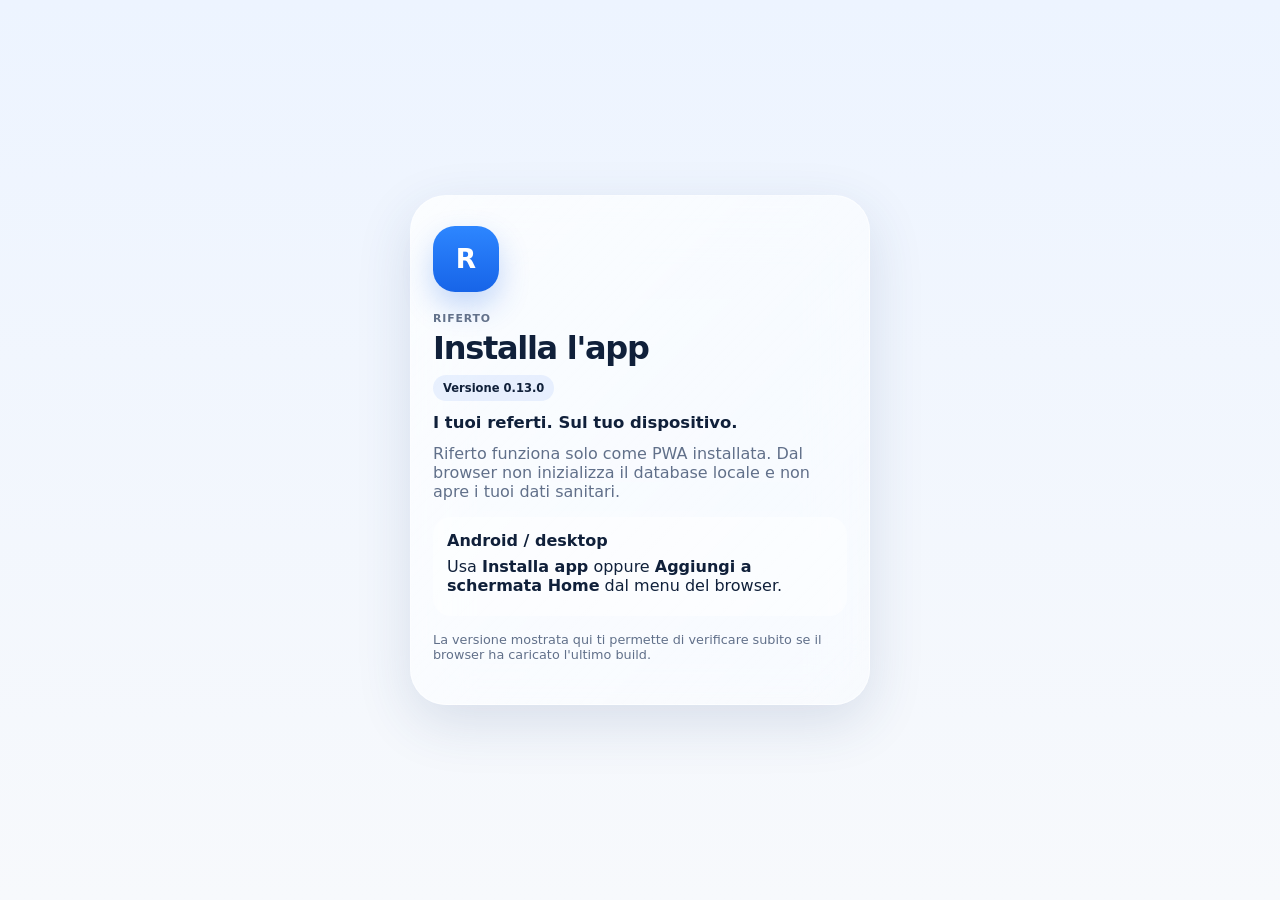
==== commit def8da11: "Bump shell and PWA icon to v0.13.0" ====
--- a/riferto/index.html
+++ b/riferto/index.html
@@ -9,28 +9,30 @@
   <meta name="apple-mobile-web-app-title" content="Riferto" />
   <meta name="description" content="Riferto — i tuoi referti, sul tuo dispositivo." />
   <title>Riferto</title>
-  <link rel="manifest" href="./manifest.webmanifest?v=0.12.6" />
-  <link rel="stylesheet" href="./styles.css?v=0.12.6" />
+  <link rel="icon" type="image/svg+xml" href="./icon-riferto.svg?v=0.13.0" />
+  <link rel="apple-touch-icon" href="./icon-riferto.svg?v=0.13.0" />
+  <link rel="manifest" href="./manifest.webmanifest?v=0.13.0" />
+  <link rel="stylesheet" href="./styles.css?v=0.13.0" />
 </head>
 <body>
   <div class="ambient ambient-a"></div><div class="ambient ambient-b"></div>
-  <section id="installScreen" class="install-screen"><article class="install-card glass"><div class="brand-mark">R</div><p class="eyebrow">Riferto</p><h1>Installa l'app</h1><span class="version-badge">Versione 0.12.6</span><p class="tagline">I tuoi referti. Sul tuo dispositivo.</p><p class="muted">Riferto funziona solo come PWA installata. Dal browser non inizializza il database locale e non apre i tuoi dati sanitari.</p><button id="nativeInstallBtn" class="primary-btn hidden" type="button">Installa Riferto</button><div id="iosInstallHelp" class="install-help hidden"><strong>iPhone / iPad</strong><p>Apri in Safari → Condividi → <strong>Aggiungi alla schermata Home</strong> → apri Riferto dall'icona.</p></div><div id="genericInstallHelp" class="install-help hidden"><strong>Android / desktop</strong><p>Usa <strong>Installa app</strong> oppure <strong>Aggiungi a schermata Home</strong> dal menu del browser.</p></div><p class="caption">La versione mostrata qui ti permette di verificare subito se il browser ha caricato l'ultimo build.</p></article></section>
-  <div id="lockScreen" class="lock-screen hidden"><section class="lock-card glass"><div class="brand-mark">R</div><p class="eyebrow">Archivio sanitario personale</p><h1>Riferto</h1><span class="version-badge">v0.12.6</span><p class="tagline">I tuoi referti. Sul tuo dispositivo.</p><p id="lockIntro" class="muted">Crea un PIN di 6 cifre per proteggere l'archivio locale.</p><button id="biometricUnlockBtn" class="secondary-btn hidden" type="button">Sblocca con Face ID</button><div class="lock-separator"><span>oppure</span></div><label class="field"><span>PIN</span><input id="pinInput" class="pin-input" type="text" inputmode="none" autocomplete="off" minlength="6" maxlength="6" readonly /></label><label id="pinConfirmField" class="field"><span>Conferma PIN</span><input id="pinConfirmInput" class="pin-input" type="text" inputmode="none" autocomplete="off" minlength="6" maxlength="6" readonly /></label><button id="unlockBtn" class="primary-btn" type="button">Crea archivio</button><p id="lockError" class="error-text" role="alert"></p><p class="caption">Il PIN non viene salvato in chiaro. Se lo perdi, recuperi i dati solo tramite un backup cifrato e la relativa password.</p></section></div>
+  <section id="installScreen" class="install-screen"><article class="install-card glass"><div class="brand-mark">R</div><p class="eyebrow">Riferto</p><h1>Installa l'app</h1><span class="version-badge">Versione 0.13.0</span><p class="tagline">I tuoi referti. Sul tuo dispositivo.</p><p class="muted">Riferto funziona solo come PWA installata. Dal browser non inizializza il database locale e non apre i tuoi dati sanitari.</p><button id="nativeInstallBtn" class="primary-btn hidden" type="button">Installa Riferto</button><div id="iosInstallHelp" class="install-help hidden"><strong>iPhone / iPad</strong><p>Apri in Safari → Condividi → <strong>Aggiungi alla schermata Home</strong> → apri Riferto dall'icona.</p></div><div id="genericInstallHelp" class="install-help hidden"><strong>Android / desktop</strong><p>Usa <strong>Installa app</strong> oppure <strong>Aggiungi a schermata Home</strong> dal menu del browser.</p></div><p class="caption">La versione mostrata qui ti permette di verificare subito se il browser ha caricato l'ultimo build.</p></article></section>
+  <div id="lockScreen" class="lock-screen hidden"><section class="lock-card glass"><div class="brand-mark">R</div><p class="eyebrow">Archivio sanitario personale</p><h1>Riferto</h1><span class="version-badge">v0.13.0</span><p class="tagline">I tuoi referti. Sul tuo dispositivo.</p><p id="lockIntro" class="muted">Crea un PIN di 6 cifre per proteggere l'archivio locale.</p><button id="biometricUnlockBtn" class="secondary-btn hidden" type="button">Sblocca con Face ID</button><div class="lock-separator"><span>oppure</span></div><label class="field"><span>PIN</span><input id="pinInput" class="pin-input" type="text" inputmode="none" autocomplete="off" minlength="6" maxlength="6" readonly /></label><label id="pinConfirmField" class="field"><span>Conferma PIN</span><input id="pinConfirmInput" class="pin-input" type="text" inputmode="none" autocomplete="off" minlength="6" maxlength="6" readonly /></label><button id="unlockBtn" class="primary-btn" type="button">Crea archivio</button><p id="lockError" class="error-text" role="alert"></p><p class="caption">Il PIN non viene salvato in chiaro. Se lo perdi, recuperi i dati solo tramite un backup cifrato e la relativa password.</p></section></div>
   <main id="appShell" class="app-shell hidden" aria-hidden="true">
-    <header class="topbar glass"><div class="brand-block"><div class="brand-mark small">R</div><div><p class="eyebrow">Archivio locale</p><h1>Riferto <span class="version-badge compact">v0.12.6</span></h1></div></div></header>
+    <header class="topbar glass"><div class="brand-block"><div class="brand-mark small">R</div><div><p class="eyebrow">Archivio locale</p><h1>Riferto <span class="version-badge compact">v0.13.0</span></h1></div></div></header>
     <section class="app-section active" data-section="reports"><section class="hero glass"><div><p class="eyebrow">Riferto</p><h2>I tuoi referti. Sul tuo dispositivo.</h2><p class="muted">Conserva referti, PDF e valori strutturati in un archivio cifrato che resta sul dispositivo.</p></div><button id="newReportBtn" class="primary-btn" type="button">Nuovo referto</button></section><section class="grid two"><article class="glass card stat-card"><span class="stat-label">Referti</span><strong id="reportCount">0</strong></article><article class="glass card stat-card"><span class="stat-label">Valori</span><strong id="measurementCount">0</strong></article></section><section id="reportsView" class="view active"><div id="reportsList" class="stack"></div><div id="emptyState" class="glass empty-state"><h3>Nessun referto salvato</h3><p class="muted">Aggiungi il primo referto e, se vuoi, allega uno o più PDF.</p></div></section></section>
     <section class="app-section" data-section="trend"></section>
-    <section class="app-section" data-section="settings"><section class="settings-header"><p class="eyebrow">Riferto</p><h2>Impostazioni</h2><p class="muted">Sicurezza, aggiornamenti, dati, lingua, storage e backup.</p></section><section class="settings-stack"><article id="settingsUpdateAvailable" class="glass settings-card update-available-card hidden"><div><p class="eyebrow">Aggiornamento disponibile</p><h3><span class="update-dot"></span>Nuova versione di Riferto</h3><p class="muted">È disponibile una versione più recente dell'app.</p></div><div class="update-version-line"><span>Versione installata <strong id="settingsCurrentVersion">v0.12.6</strong></span><span>Nuova <strong id="settingsUpdateVersion">—</strong></span></div><div class="settings-actions"><button id="settingsUpdateNowBtn" class="primary-btn" type="button">Aggiorna ora</button></div></article><article class="glass settings-card"><div><p class="eyebrow">Sicurezza</p><h3>Accesso</h3><p class="muted">Configura un metodo rapido di accesso oppure blocca subito l'archivio.</p></div><div class="settings-actions"><button id="biometricManageBtn" class="secondary-btn" type="button">Face ID</button><button id="lockBtn" class="secondary-btn" type="button">Blocca archivio</button></div></article><article class="glass settings-card data-tools-card"><div><p class="eyebrow">Dati</p><h3>Dati e strumenti</h3><p class="muted">Backup, ripristino e catalogo degli esami restano disponibili senza occupare tutta la schermata.</p></div><details class="settings-disclosure"><summary><span>Backup e ripristino</span><small>Esporta o importa l'archivio</small></summary><div class="settings-disclosure-body"><div class="settings-actions"><button id="exportBtn" class="secondary-btn" type="button">Esporta backup cifrato</button><label class="secondary-btn file-label"><span>Importa backup</span><input id="importInput" type="file" accept="application/json,.json" hidden /></label></div></div></details><details class="settings-disclosure"><summary><span>Catalogo LOINC</span><small>Cerca esami e codici</small></summary><div class="settings-disclosure-body"><label class="field"><span>Cerca esame</span><input id="catalogSearch" type="search" placeholder="es. emoglobina, glucosio, urine" /></label><p class="caption">LOINC identifica l'osservazione; l'unità effettiva resta quella riportata dal laboratorio.</p><div id="catalogView" class="view active"><div id="catalogList" class="stack"></div></div></div></details></article><article class="glass settings-card"><div><p class="eyebrow">App</p><h3>Aggiornamento</h3><p class="muted">Verifica la versione pubblicata e, se disponibile, scarica la nuova build, pulisce la cache e riavvia completamente la PWA.</p></div><div class="settings-actions"><button id="forceUpdateBtn" class="primary-btn" type="button">Controlla aggiornamenti</button></div></article><article class="glass settings-card"><div><p class="eyebrow">Lingua</p><h3>Interfaccia</h3><p class="muted">Scegli la lingua dell'app.</p></div><select id="languageSelect" class="glass-control settings-select" aria-label="Lingua"><option value="it">Italiano</option><option value="en">English</option></select></article><article class="glass settings-card support-card"><p class="eyebrow">Supporta Riferto</p><h3>Buy me a coffee</h3><p class="muted">Se Riferto ti è utile, puoi supportarne lo sviluppo con una donazione volontaria via PayPal.</p><a class="secondary-btn support-link" href="https://www.paypal.com/qrcodes/p2pqrc/GRN7DK9PJ69BA" target="_blank" rel="noopener noreferrer">Apri PayPal</a></article><article class="glass settings-card legal-card"><div><p class="eyebrow">Informazioni</p><h3>Licenza e copyright</h3><p class="muted">Archivio personale: non fornisce diagnosi né interpretazioni mediche.</p></div><p class="caption">LOINC® is a registered trademark of Regenstrief Institute, Inc.</p><p class="caption">© 2026 Riferto. Tutti i diritti riservati. Vietato il riutilizzo, la redistribuzione, la rivendita, il white-label e qualsiasi uso commerciale del software o di parti sostanziali del codice senza autorizzazione scritta.</p></article></section></section>
+    <section class="app-section" data-section="settings"><section class="settings-header"><p class="eyebrow">Riferto</p><h2>Impostazioni</h2><p class="muted">Sicurezza, aggiornamenti, dati, lingua, storage e backup.</p></section><section class="settings-stack"><article id="settingsUpdateAvailable" class="glass settings-card update-available-card hidden"><div><p class="eyebrow">Aggiornamento disponibile</p><h3><span class="update-dot"></span>Nuova versione di Riferto</h3><p class="muted">È disponibile una versione più recente dell'app.</p></div><div class="update-version-line"><span>Versione installata <strong id="settingsCurrentVersion">v0.13.0</strong></span><span>Nuova <strong id="settingsUpdateVersion">—</strong></span></div><div class="settings-actions"><button id="settingsUpdateNowBtn" class="primary-btn" type="button">Aggiorna ora</button></div></article><article class="glass settings-card"><div><p class="eyebrow">Sicurezza</p><h3>Accesso</h3><p class="muted">Configura un metodo rapido di accesso oppure blocca subito l'archivio.</p></div><div class="settings-actions"><button id="biometricManageBtn" class="secondary-btn" type="button">Face ID</button><button id="lockBtn" class="secondary-btn" type="button">Blocca archivio</button></div></article><article class="glass settings-card data-tools-card"><div><p class="eyebrow">Dati</p><h3>Dati e strumenti</h3><p class="muted">Backup, ripristino e catalogo degli esami restano disponibili senza occupare tutta la schermata.</p></div><details class="settings-disclosure"><summary><span>Backup e ripristino</span><small>Esporta o importa l'archivio</small></summary><div class="settings-disclosure-body"><div class="settings-actions"><button id="exportBtn" class="secondary-btn" type="button">Esporta backup cifrato</button><label class="secondary-btn file-label"><span>Importa backup</span><input id="importInput" type="file" accept="application/json,.json" hidden /></label></div></div></details><details class="settings-disclosure"><summary><span>Catalogo LOINC</span><small>Cerca esami e codici</small></summary><div class="settings-disclosure-body"><label class="field"><span>Cerca esame</span><input id="catalogSearch" type="search" placeholder="es. emoglobina, glucosio, urine" /></label><p class="caption">LOINC identifica l'osservazione; l'unità effettiva resta quella riportata dal laboratorio.</p><div id="catalogView" class="view active"><div id="catalogList" class="stack"></div></div></div></details></article><article class="glass settings-card"><div><p class="eyebrow">App</p><h3>Aggiornamento</h3><p class="muted">Verifica la versione pubblicata e, se disponibile, scarica la nuova build, pulisce la cache e riavvia completamente la PWA.</p></div><div class="settings-actions"><button id="forceUpdateBtn" class="primary-btn" type="button">Controlla aggiornamenti</button></div></article><article class="glass settings-card"><div><p class="eyebrow">Lingua</p><h3>Interfaccia</h3><p class="muted">Scegli la lingua dell'app.</p></div><select id="languageSelect" class="glass-control settings-select" aria-label="Lingua"><option value="it">Italiano</option><option value="en">English</option></select></article><article class="glass settings-card support-card"><p class="eyebrow">Supporta Riferto</p><h3>Buy me a coffee</h3><p class="muted">Se Riferto ti è utile, puoi supportarne lo sviluppo con una donazione volontaria via PayPal.</p><a class="secondary-btn support-link" href="https://www.paypal.com/qrcodes/p2pqrc/GRN7DK9PJ69BA" target="_blank" rel="noopener noreferrer">Apri PayPal</a></article><article class="glass settings-card legal-card"><div><p class="eyebrow">Informazioni</p><h3>Licenza e copyright</h3><p class="muted">Archivio personale: non fornisce diagnosi né interpretazioni mediche.</p></div><p class="caption">LOINC® is a registered trademark of Regenstrief Institute, Inc.</p><p class="caption">© 2026 Riferto. Tutti i diritti riservati. Vietato il riutilizzo, la redistribuzione, la rivendita, il white-label e qualsiasi uso commerciale del software o di parti sostanziali del codice senza autorizzazione scritta.</p></article></section></section>
   </main>
   <nav id="bottomNav" class="bottom-nav glass hidden" aria-label="Navigazione principale"><button class="bottom-nav-btn active" data-app-section="reports" aria-selected="true" type="button"><span class="nav-icon"><svg viewBox="0 0 24 24" aria-hidden="true"><path d="M6 3.5h9l3 3V20.5H6zM15 3.5v4h4M9 11h6M9 14.5h6M9 18h4" fill="none" stroke="currentColor" stroke-width="1.7" stroke-linecap="round" stroke-linejoin="round"/></svg></span><span>Referti</span></button><button class="bottom-nav-btn" data-app-section="trend" aria-selected="false" type="button"><span class="nav-icon"><svg viewBox="0 0 24 24" aria-hidden="true"><path d="M4 18.5 9 13l3 3 7-8M16 8h3v3" fill="none" stroke="currentColor" stroke-width="1.8" stroke-linecap="round" stroke-linejoin="round"/></svg></span><span>Trend</span></button><button class="bottom-nav-btn" data-app-section="settings" aria-selected="false" type="button"><span class="nav-icon"><svg viewBox="0 0 24 24" aria-hidden="true"><path d="M12 8.5A3.5 3.5 0 1 0 12 15a3.5 3.5 0 0 0 0-6.5ZM19 12l2-1-2-3-2 .5-1.5-1L15 5h-3l-.5 2.5-1.5 1L8 8 6 11l2 1v2l-2 1 2 3 2-.5 1.5 1L12 21h3l.5-2.5 1.5-1 2 .5 2-3-2-1z" fill="none" stroke="currentColor" stroke-width="1.5" stroke-linejoin="round"/></svg></span><span>Impostazioni</span></button></nav>
   <dialog id="reportDialog" class="sheet-dialog"><form id="reportForm" class="sheet glass"><div class="sheet-handle"></div><div class="sheet-head"><div><p class="eyebrow">Referto</p><h2 id="dialogTitle">Nuovo referto</h2></div><button type="button" id="closeDialogBtn" class="icon-btn" aria-label="Chiudi">✕</button></div><input id="reportId" type="hidden" /><div class="grid two"><label class="field"><span>Data</span><input id="reportDate" type="date" required /></label><label class="field"><span>Struttura / laboratorio</span><input id="laboratory" type="text" autocomplete="organization" /></label></div><label class="field"><span>Note</span><textarea id="notes" rows="2"></textarea></label><label class="field"><span>PDF allegati</span><input id="pdfInput" type="file" accept="application/pdf" multiple /><small class="caption">Puoi selezionare più PDF. Gli allegati già salvati possono essere aperti o rimossi qui sotto.</small><div id="pdfStatus" class="caption"></div></label><div class="section-title-row"><h3>Valori</h3><button type="button" id="addMeasurementBtn" class="secondary-btn">Aggiungi valore</button></div><div id="measurementEditor" class="stack compact"></div><div class="sheet-actions"><button type="button" id="deleteReportBtn" class="danger-btn hidden">Elimina referto</button><button type="submit" class="primary-btn">Salva</button></div></form></dialog>
   <template id="measurementTemplate"><div class="measurement-row glass-subtle"><label class="field grow"><span>Esame</span><input class="test-search" placeholder="Cerca esame o codice LOINC" autocomplete="off" enterkeyhint="search" required /></label><div class="grid three measurement-fields"><label class="field"><span>Valore</span><input class="test-value" inputmode="decimal" required /></label><label class="field"><span>Unità</span><input class="test-unit" placeholder="mg/dL" /></label><label class="field"><span>Intervallo</span><input class="test-range" placeholder="es. 70–99" /></label></div><button type="button" class="remove-measurement danger-link">Rimuovi</button></div></template>
   <datalist id="loincOptions"></datalist>
-  <script src="./pin-guard.js?v=0.12.6"></script>
-  <script src="./ui-nav.js?v=0.12.6"></script>
-  <script type="module" src="./bootstrap.js?v=0.12.6"></script>
-  <script type="module" src="./credential-ui.js?v=0.12.6"></script>
-  <script type="module" src="./backup-guard.js?v=0.12.6"></script>
-  <script type="module" src="./loinc-search.js?v=0.12.6"></script>
+  <script src="./pin-guard.js?v=0.13.0"></script>
+  <script src="./ui-nav.js?v=0.13.0"></script>
+  <script type="module" src="./bootstrap.js?v=0.13.0"></script>
+  <script type="module" src="./credential-ui.js?v=0.13.0"></script>
+  <script type="module" src="./backup-guard.js?v=0.13.0"></script>
+  <script type="module" src="./loinc-search.js?v=0.13.0"></script>
 </body>
 </html>
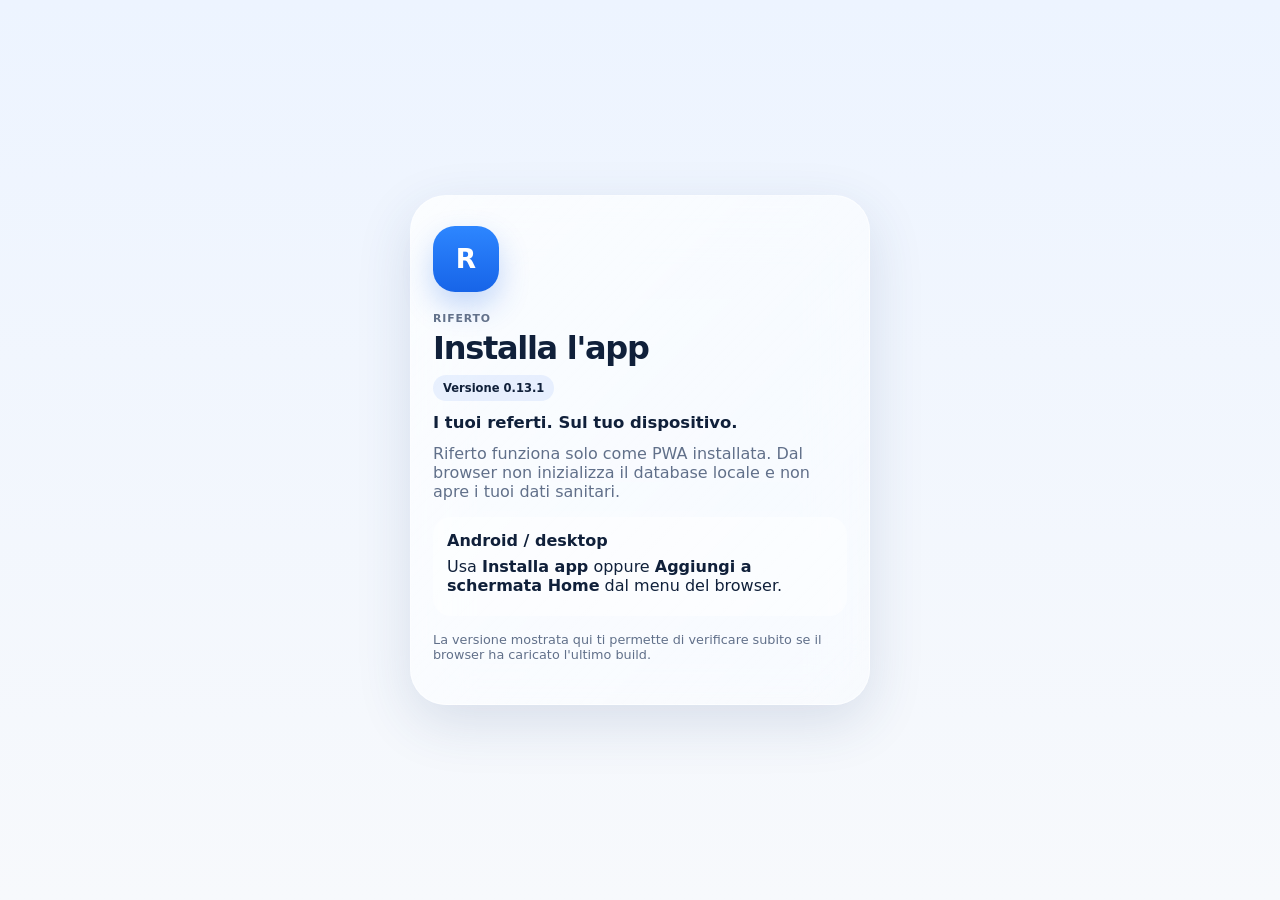
==== commit f6665c46: "Bump Riferto shell to v0.13.1" ====
--- a/riferto/index.html
+++ b/riferto/index.html
@@ -9,30 +9,30 @@
   <meta name="apple-mobile-web-app-title" content="Riferto" />
   <meta name="description" content="Riferto — i tuoi referti, sul tuo dispositivo." />
   <title>Riferto</title>
-  <link rel="icon" type="image/svg+xml" href="./icon-riferto.svg?v=0.13.0" />
-  <link rel="apple-touch-icon" href="./icon-riferto.svg?v=0.13.0" />
-  <link rel="manifest" href="./manifest.webmanifest?v=0.13.0" />
-  <link rel="stylesheet" href="./styles.css?v=0.13.0" />
+  <link rel="icon" type="image/svg+xml" href="./icon-riferto.svg?v=0.13.1" />
+  <link rel="apple-touch-icon" href="./icon-riferto.svg?v=0.13.1" />
+  <link rel="manifest" href="./manifest.webmanifest?v=0.13.1" />
+  <link rel="stylesheet" href="./styles.css?v=0.13.1" />
 </head>
 <body>
   <div class="ambient ambient-a"></div><div class="ambient ambient-b"></div>
-  <section id="installScreen" class="install-screen"><article class="install-card glass"><div class="brand-mark">R</div><p class="eyebrow">Riferto</p><h1>Installa l'app</h1><span class="version-badge">Versione 0.13.0</span><p class="tagline">I tuoi referti. Sul tuo dispositivo.</p><p class="muted">Riferto funziona solo come PWA installata. Dal browser non inizializza il database locale e non apre i tuoi dati sanitari.</p><button id="nativeInstallBtn" class="primary-btn hidden" type="button">Installa Riferto</button><div id="iosInstallHelp" class="install-help hidden"><strong>iPhone / iPad</strong><p>Apri in Safari → Condividi → <strong>Aggiungi alla schermata Home</strong> → apri Riferto dall'icona.</p></div><div id="genericInstallHelp" class="install-help hidden"><strong>Android / desktop</strong><p>Usa <strong>Installa app</strong> oppure <strong>Aggiungi a schermata Home</strong> dal menu del browser.</p></div><p class="caption">La versione mostrata qui ti permette di verificare subito se il browser ha caricato l'ultimo build.</p></article></section>
-  <div id="lockScreen" class="lock-screen hidden"><section class="lock-card glass"><div class="brand-mark">R</div><p class="eyebrow">Archivio sanitario personale</p><h1>Riferto</h1><span class="version-badge">v0.13.0</span><p class="tagline">I tuoi referti. Sul tuo dispositivo.</p><p id="lockIntro" class="muted">Crea un PIN di 6 cifre per proteggere l'archivio locale.</p><button id="biometricUnlockBtn" class="secondary-btn hidden" type="button">Sblocca con Face ID</button><div class="lock-separator"><span>oppure</span></div><label class="field"><span>PIN</span><input id="pinInput" class="pin-input" type="text" inputmode="none" autocomplete="off" minlength="6" maxlength="6" readonly /></label><label id="pinConfirmField" class="field"><span>Conferma PIN</span><input id="pinConfirmInput" class="pin-input" type="text" inputmode="none" autocomplete="off" minlength="6" maxlength="6" readonly /></label><button id="unlockBtn" class="primary-btn" type="button">Crea archivio</button><p id="lockError" class="error-text" role="alert"></p><p class="caption">Il PIN non viene salvato in chiaro. Se lo perdi, recuperi i dati solo tramite un backup cifrato e la relativa password.</p></section></div>
+  <section id="installScreen" class="install-screen"><article class="install-card glass"><div class="brand-mark">R</div><p class="eyebrow">Riferto</p><h1>Installa l'app</h1><span class="version-badge">Versione 0.13.1</span><p class="tagline">I tuoi referti. Sul tuo dispositivo.</p><p class="muted">Riferto funziona solo come PWA installata. Dal browser non inizializza il database locale e non apre i tuoi dati sanitari.</p><button id="nativeInstallBtn" class="primary-btn hidden" type="button">Installa Riferto</button><div id="iosInstallHelp" class="install-help hidden"><strong>iPhone / iPad</strong><p>Apri in Safari → Condividi → <strong>Aggiungi alla schermata Home</strong> → apri Riferto dall'icona.</p></div><div id="genericInstallHelp" class="install-help hidden"><strong>Android / desktop</strong><p>Usa <strong>Installa app</strong> oppure <strong>Aggiungi a schermata Home</strong> dal menu del browser.</p></div><p class="caption">La versione mostrata qui ti permette di verificare subito se il browser ha caricato l'ultimo build.</p></article></section>
+  <div id="lockScreen" class="lock-screen hidden"><section class="lock-card glass"><div class="brand-mark">R</div><p class="eyebrow">Archivio sanitario personale</p><h1>Riferto</h1><span class="version-badge">v0.13.1</span><p class="tagline">I tuoi referti. Sul tuo dispositivo.</p><p id="lockIntro" class="muted">Crea un PIN di 6 cifre per proteggere l'archivio locale.</p><button id="biometricUnlockBtn" class="secondary-btn hidden" type="button">Sblocca con Face ID</button><div class="lock-separator"><span>oppure</span></div><label class="field"><span>PIN</span><input id="pinInput" class="pin-input" type="text" inputmode="none" autocomplete="off" minlength="6" maxlength="6" readonly /></label><label id="pinConfirmField" class="field"><span>Conferma PIN</span><input id="pinConfirmInput" class="pin-input" type="text" inputmode="none" autocomplete="off" minlength="6" maxlength="6" readonly /></label><button id="unlockBtn" class="primary-btn" type="button">Crea archivio</button><p id="lockError" class="error-text" role="alert"></p><p class="caption">Il PIN non viene salvato in chiaro. Se lo perdi, recuperi i dati solo tramite un backup cifrato e la relativa password.</p></section></div>
   <main id="appShell" class="app-shell hidden" aria-hidden="true">
-    <header class="topbar glass"><div class="brand-block"><div class="brand-mark small">R</div><div><p class="eyebrow">Archivio locale</p><h1>Riferto <span class="version-badge compact">v0.13.0</span></h1></div></div></header>
+    <header class="topbar glass"><div class="brand-block"><div class="brand-mark small">R</div><div><p class="eyebrow">Archivio locale</p><h1>Riferto <span class="version-badge compact">v0.13.1</span></h1></div></div></header>
     <section class="app-section active" data-section="reports"><section class="hero glass"><div><p class="eyebrow">Riferto</p><h2>I tuoi referti. Sul tuo dispositivo.</h2><p class="muted">Conserva referti, PDF e valori strutturati in un archivio cifrato che resta sul dispositivo.</p></div><button id="newReportBtn" class="primary-btn" type="button">Nuovo referto</button></section><section class="grid two"><article class="glass card stat-card"><span class="stat-label">Referti</span><strong id="reportCount">0</strong></article><article class="glass card stat-card"><span class="stat-label">Valori</span><strong id="measurementCount">0</strong></article></section><section id="reportsView" class="view active"><div id="reportsList" class="stack"></div><div id="emptyState" class="glass empty-state"><h3>Nessun referto salvato</h3><p class="muted">Aggiungi il primo referto e, se vuoi, allega uno o più PDF.</p></div></section></section>
     <section class="app-section" data-section="trend"></section>
-    <section class="app-section" data-section="settings"><section class="settings-header"><p class="eyebrow">Riferto</p><h2>Impostazioni</h2><p class="muted">Sicurezza, aggiornamenti, dati, lingua, storage e backup.</p></section><section class="settings-stack"><article id="settingsUpdateAvailable" class="glass settings-card update-available-card hidden"><div><p class="eyebrow">Aggiornamento disponibile</p><h3><span class="update-dot"></span>Nuova versione di Riferto</h3><p class="muted">È disponibile una versione più recente dell'app.</p></div><div class="update-version-line"><span>Versione installata <strong id="settingsCurrentVersion">v0.13.0</strong></span><span>Nuova <strong id="settingsUpdateVersion">—</strong></span></div><div class="settings-actions"><button id="settingsUpdateNowBtn" class="primary-btn" type="button">Aggiorna ora</button></div></article><article class="glass settings-card"><div><p class="eyebrow">Sicurezza</p><h3>Accesso</h3><p class="muted">Configura un metodo rapido di accesso oppure blocca subito l'archivio.</p></div><div class="settings-actions"><button id="biometricManageBtn" class="secondary-btn" type="button">Face ID</button><button id="lockBtn" class="secondary-btn" type="button">Blocca archivio</button></div></article><article class="glass settings-card data-tools-card"><div><p class="eyebrow">Dati</p><h3>Dati e strumenti</h3><p class="muted">Backup, ripristino e catalogo degli esami restano disponibili senza occupare tutta la schermata.</p></div><details class="settings-disclosure"><summary><span>Backup e ripristino</span><small>Esporta o importa l'archivio</small></summary><div class="settings-disclosure-body"><div class="settings-actions"><button id="exportBtn" class="secondary-btn" type="button">Esporta backup cifrato</button><label class="secondary-btn file-label"><span>Importa backup</span><input id="importInput" type="file" accept="application/json,.json" hidden /></label></div></div></details><details class="settings-disclosure"><summary><span>Catalogo LOINC</span><small>Cerca esami e codici</small></summary><div class="settings-disclosure-body"><label class="field"><span>Cerca esame</span><input id="catalogSearch" type="search" placeholder="es. emoglobina, glucosio, urine" /></label><p class="caption">LOINC identifica l'osservazione; l'unità effettiva resta quella riportata dal laboratorio.</p><div id="catalogView" class="view active"><div id="catalogList" class="stack"></div></div></div></details></article><article class="glass settings-card"><div><p class="eyebrow">App</p><h3>Aggiornamento</h3><p class="muted">Verifica la versione pubblicata e, se disponibile, scarica la nuova build, pulisce la cache e riavvia completamente la PWA.</p></div><div class="settings-actions"><button id="forceUpdateBtn" class="primary-btn" type="button">Controlla aggiornamenti</button></div></article><article class="glass settings-card"><div><p class="eyebrow">Lingua</p><h3>Interfaccia</h3><p class="muted">Scegli la lingua dell'app.</p></div><select id="languageSelect" class="glass-control settings-select" aria-label="Lingua"><option value="it">Italiano</option><option value="en">English</option></select></article><article class="glass settings-card support-card"><p class="eyebrow">Supporta Riferto</p><h3>Buy me a coffee</h3><p class="muted">Se Riferto ti è utile, puoi supportarne lo sviluppo con una donazione volontaria via PayPal.</p><a class="secondary-btn support-link" href="https://www.paypal.com/qrcodes/p2pqrc/GRN7DK9PJ69BA" target="_blank" rel="noopener noreferrer">Apri PayPal</a></article><article class="glass settings-card legal-card"><div><p class="eyebrow">Informazioni</p><h3>Licenza e copyright</h3><p class="muted">Archivio personale: non fornisce diagnosi né interpretazioni mediche.</p></div><p class="caption">LOINC® is a registered trademark of Regenstrief Institute, Inc.</p><p class="caption">© 2026 Riferto. Tutti i diritti riservati. Vietato il riutilizzo, la redistribuzione, la rivendita, il white-label e qualsiasi uso commerciale del software o di parti sostanziali del codice senza autorizzazione scritta.</p></article></section></section>
+    <section class="app-section" data-section="settings"><section class="settings-header"><p class="eyebrow">Riferto</p><h2>Impostazioni</h2><p class="muted">Sicurezza, aggiornamenti, dati, lingua, storage e backup.</p></section><section class="settings-stack"><article id="settingsUpdateAvailable" class="glass settings-card update-available-card hidden"><div><p class="eyebrow">Aggiornamento disponibile</p><h3><span class="update-dot"></span>Nuova versione di Riferto</h3><p class="muted">È disponibile una versione più recente dell'app.</p></div><div class="update-version-line"><span>Versione installata <strong id="settingsCurrentVersion">v0.13.1</strong></span><span>Nuova <strong id="settingsUpdateVersion">—</strong></span></div><div class="settings-actions"><button id="settingsUpdateNowBtn" class="primary-btn" type="button">Aggiorna ora</button></div></article><article class="glass settings-card"><div><p class="eyebrow">Sicurezza</p><h3>Accesso</h3><p class="muted">Configura un metodo rapido di accesso oppure blocca subito l'archivio.</p></div><div class="settings-actions"><button id="biometricManageBtn" class="secondary-btn" type="button">Face ID</button><button id="lockBtn" class="secondary-btn" type="button">Blocca archivio</button></div></article><article class="glass settings-card data-tools-card"><div><p class="eyebrow">Dati</p><h3>Dati e strumenti</h3><p class="muted">Backup, ripristino e catalogo degli esami restano disponibili senza occupare tutta la schermata.</p></div><details class="settings-disclosure"><summary><span>Backup e ripristino</span><small>Esporta o importa l'archivio</small></summary><div class="settings-disclosure-body"><div class="settings-actions"><button id="exportBtn" class="secondary-btn" type="button">Esporta backup cifrato</button><label class="secondary-btn file-label"><span>Importa backup</span><input id="importInput" type="file" accept="application/json,.json" hidden /></label></div></div></details><details class="settings-disclosure"><summary><span>Catalogo LOINC</span><small>Cerca esami e codici</small></summary><div class="settings-disclosure-body"><label class="field"><span>Cerca esame</span><input id="catalogSearch" type="search" placeholder="es. emoglobina, glucosio, urine" /></label><p class="caption">LOINC identifica l'osservazione; l'unità effettiva resta quella riportata dal laboratorio.</p><div id="catalogView" class="view active"><div id="catalogList" class="stack"></div></div></div></details></article><article class="glass settings-card"><div><p class="eyebrow">App</p><h3>Aggiornamento</h3><p class="muted">Verifica la versione pubblicata e, se disponibile, scarica la nuova build, pulisce la cache e riavvia completamente la PWA.</p></div><div class="settings-actions"><button id="forceUpdateBtn" class="primary-btn" type="button">Controlla aggiornamenti</button></div></article><article class="glass settings-card"><div><p class="eyebrow">Lingua</p><h3>Interfaccia</h3><p class="muted">Scegli la lingua dell'app.</p></div><select id="languageSelect" class="glass-control settings-select" aria-label="Lingua"><option value="it">Italiano</option><option value="en">English</option></select></article><article class="glass settings-card support-card"><p class="eyebrow">Supporta Riferto</p><h3>Buy me a coffee</h3><p class="muted">Se Riferto ti è utile, puoi supportarne lo sviluppo con una donazione volontaria via PayPal.</p><a class="secondary-btn support-link" href="https://www.paypal.com/qrcodes/p2pqrc/GRN7DK9PJ69BA" target="_blank" rel="noopener noreferrer">Apri PayPal</a></article><article class="glass settings-card legal-card"><div><p class="eyebrow">Informazioni</p><h3>Licenza e copyright</h3><p class="muted">Archivio personale: non fornisce diagnosi né interpretazioni mediche.</p></div><p class="caption">LOINC® is a registered trademark of Regenstrief Institute, Inc.</p><p class="caption">© 2026 Riferto. Tutti i diritti riservati. Vietato il riutilizzo, la redistribuzione, la rivendita, il white-label e qualsiasi uso commerciale del software o di parti sostanziali del codice senza autorizzazione scritta.</p></article></section></section>
   </main>
   <nav id="bottomNav" class="bottom-nav glass hidden" aria-label="Navigazione principale"><button class="bottom-nav-btn active" data-app-section="reports" aria-selected="true" type="button"><span class="nav-icon"><svg viewBox="0 0 24 24" aria-hidden="true"><path d="M6 3.5h9l3 3V20.5H6zM15 3.5v4h4M9 11h6M9 14.5h6M9 18h4" fill="none" stroke="currentColor" stroke-width="1.7" stroke-linecap="round" stroke-linejoin="round"/></svg></span><span>Referti</span></button><button class="bottom-nav-btn" data-app-section="trend" aria-selected="false" type="button"><span class="nav-icon"><svg viewBox="0 0 24 24" aria-hidden="true"><path d="M4 18.5 9 13l3 3 7-8M16 8h3v3" fill="none" stroke="currentColor" stroke-width="1.8" stroke-linecap="round" stroke-linejoin="round"/></svg></span><span>Trend</span></button><button class="bottom-nav-btn" data-app-section="settings" aria-selected="false" type="button"><span class="nav-icon"><svg viewBox="0 0 24 24" aria-hidden="true"><path d="M12 8.5A3.5 3.5 0 1 0 12 15a3.5 3.5 0 0 0 0-6.5ZM19 12l2-1-2-3-2 .5-1.5-1L15 5h-3l-.5 2.5-1.5 1L8 8 6 11l2 1v2l-2 1 2 3 2-.5 1.5 1L12 21h3l.5-2.5 1.5-1 2 .5 2-3-2-1z" fill="none" stroke="currentColor" stroke-width="1.5" stroke-linejoin="round"/></svg></span><span>Impostazioni</span></button></nav>
   <dialog id="reportDialog" class="sheet-dialog"><form id="reportForm" class="sheet glass"><div class="sheet-handle"></div><div class="sheet-head"><div><p class="eyebrow">Referto</p><h2 id="dialogTitle">Nuovo referto</h2></div><button type="button" id="closeDialogBtn" class="icon-btn" aria-label="Chiudi">✕</button></div><input id="reportId" type="hidden" /><div class="grid two"><label class="field"><span>Data</span><input id="reportDate" type="date" required /></label><label class="field"><span>Struttura / laboratorio</span><input id="laboratory" type="text" autocomplete="organization" /></label></div><label class="field"><span>Note</span><textarea id="notes" rows="2"></textarea></label><label class="field"><span>PDF allegati</span><input id="pdfInput" type="file" accept="application/pdf" multiple /><small class="caption">Puoi selezionare più PDF. Gli allegati già salvati possono essere aperti o rimossi qui sotto.</small><div id="pdfStatus" class="caption"></div></label><div class="section-title-row"><h3>Valori</h3><button type="button" id="addMeasurementBtn" class="secondary-btn">Aggiungi valore</button></div><div id="measurementEditor" class="stack compact"></div><div class="sheet-actions"><button type="button" id="deleteReportBtn" class="danger-btn hidden">Elimina referto</button><button type="submit" class="primary-btn">Salva</button></div></form></dialog>
   <template id="measurementTemplate"><div class="measurement-row glass-subtle"><label class="field grow"><span>Esame</span><input class="test-search" placeholder="Cerca esame o codice LOINC" autocomplete="off" enterkeyhint="search" required /></label><div class="grid three measurement-fields"><label class="field"><span>Valore</span><input class="test-value" inputmode="decimal" required /></label><label class="field"><span>Unità</span><input class="test-unit" placeholder="mg/dL" /></label><label class="field"><span>Intervallo</span><input class="test-range" placeholder="es. 70–99" /></label></div><button type="button" class="remove-measurement danger-link">Rimuovi</button></div></template>
   <datalist id="loincOptions"></datalist>
-  <script src="./pin-guard.js?v=0.13.0"></script>
-  <script src="./ui-nav.js?v=0.13.0"></script>
-  <script type="module" src="./bootstrap.js?v=0.13.0"></script>
-  <script type="module" src="./credential-ui.js?v=0.13.0"></script>
-  <script type="module" src="./backup-guard.js?v=0.13.0"></script>
-  <script type="module" src="./loinc-search.js?v=0.13.0"></script>
+  <script src="./pin-guard.js?v=0.13.1"></script>
+  <script src="./ui-nav.js?v=0.13.1"></script>
+  <script type="module" src="./bootstrap.js?v=0.13.1"></script>
+  <script type="module" src="./credential-ui.js?v=0.13.1"></script>
+  <script type="module" src="./backup-guard.js?v=0.13.1"></script>
+  <script type="module" src="./loinc-search.js?v=0.13.1"></script>
 </body>
 </html>
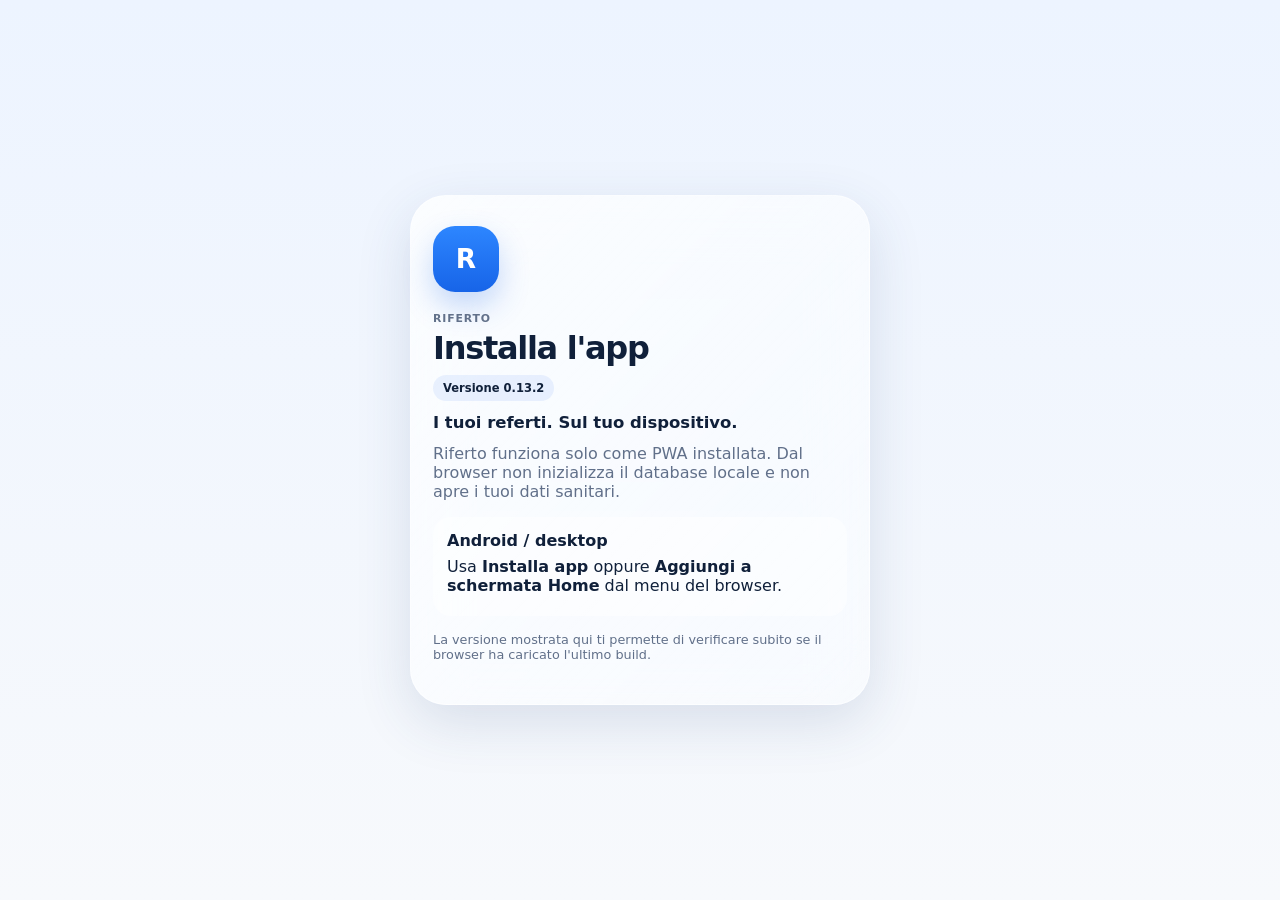
==== commit 6e8fa59a: "Bump app shell to v0.13.2" ====
--- a/riferto/index.html
+++ b/riferto/index.html
@@ -9,30 +9,30 @@
   <meta name="apple-mobile-web-app-title" content="Riferto" />
   <meta name="description" content="Riferto — i tuoi referti, sul tuo dispositivo." />
   <title>Riferto</title>
-  <link rel="icon" type="image/svg+xml" href="./icon-riferto.svg?v=0.13.1" />
-  <link rel="apple-touch-icon" href="./icon-riferto.svg?v=0.13.1" />
-  <link rel="manifest" href="./manifest.webmanifest?v=0.13.1" />
-  <link rel="stylesheet" href="./styles.css?v=0.13.1" />
+  <link rel="icon" type="image/svg+xml" href="./icon-riferto.svg?v=0.13.2" />
+  <link rel="apple-touch-icon" href="./icon-riferto.svg?v=0.13.2" />
+  <link rel="manifest" href="./manifest.webmanifest?v=0.13.2" />
+  <link rel="stylesheet" href="./styles.css?v=0.13.2" />
 </head>
 <body>
   <div class="ambient ambient-a"></div><div class="ambient ambient-b"></div>
-  <section id="installScreen" class="install-screen"><article class="install-card glass"><div class="brand-mark">R</div><p class="eyebrow">Riferto</p><h1>Installa l'app</h1><span class="version-badge">Versione 0.13.1</span><p class="tagline">I tuoi referti. Sul tuo dispositivo.</p><p class="muted">Riferto funziona solo come PWA installata. Dal browser non inizializza il database locale e non apre i tuoi dati sanitari.</p><button id="nativeInstallBtn" class="primary-btn hidden" type="button">Installa Riferto</button><div id="iosInstallHelp" class="install-help hidden"><strong>iPhone / iPad</strong><p>Apri in Safari → Condividi → <strong>Aggiungi alla schermata Home</strong> → apri Riferto dall'icona.</p></div><div id="genericInstallHelp" class="install-help hidden"><strong>Android / desktop</strong><p>Usa <strong>Installa app</strong> oppure <strong>Aggiungi a schermata Home</strong> dal menu del browser.</p></div><p class="caption">La versione mostrata qui ti permette di verificare subito se il browser ha caricato l'ultimo build.</p></article></section>
-  <div id="lockScreen" class="lock-screen hidden"><section class="lock-card glass"><div class="brand-mark">R</div><p class="eyebrow">Archivio sanitario personale</p><h1>Riferto</h1><span class="version-badge">v0.13.1</span><p class="tagline">I tuoi referti. Sul tuo dispositivo.</p><p id="lockIntro" class="muted">Crea un PIN di 6 cifre per proteggere l'archivio locale.</p><button id="biometricUnlockBtn" class="secondary-btn hidden" type="button">Sblocca con Face ID</button><div class="lock-separator"><span>oppure</span></div><label class="field"><span>PIN</span><input id="pinInput" class="pin-input" type="text" inputmode="none" autocomplete="off" minlength="6" maxlength="6" readonly /></label><label id="pinConfirmField" class="field"><span>Conferma PIN</span><input id="pinConfirmInput" class="pin-input" type="text" inputmode="none" autocomplete="off" minlength="6" maxlength="6" readonly /></label><button id="unlockBtn" class="primary-btn" type="button">Crea archivio</button><p id="lockError" class="error-text" role="alert"></p><p class="caption">Il PIN non viene salvato in chiaro. Se lo perdi, recuperi i dati solo tramite un backup cifrato e la relativa password.</p></section></div>
+  <section id="installScreen" class="install-screen"><article class="install-card glass"><div class="brand-mark">R</div><p class="eyebrow">Riferto</p><h1>Installa l'app</h1><span class="version-badge">Versione 0.13.2</span><p class="tagline">I tuoi referti. Sul tuo dispositivo.</p><p class="muted">Riferto funziona solo come PWA installata. Dal browser non inizializza il database locale e non apre i tuoi dati sanitari.</p><button id="nativeInstallBtn" class="primary-btn hidden" type="button">Installa Riferto</button><div id="iosInstallHelp" class="install-help hidden"><strong>iPhone / iPad</strong><p>Apri in Safari → Condividi → <strong>Aggiungi alla schermata Home</strong> → apri Riferto dall'icona.</p></div><div id="genericInstallHelp" class="install-help hidden"><strong>Android / desktop</strong><p>Usa <strong>Installa app</strong> oppure <strong>Aggiungi a schermata Home</strong> dal menu del browser.</p></div><p class="caption">La versione mostrata qui ti permette di verificare subito se il browser ha caricato l'ultimo build.</p></article></section>
+  <div id="lockScreen" class="lock-screen hidden"><section class="lock-card glass"><div class="brand-mark">R</div><p class="eyebrow">Archivio sanitario personale</p><h1>Riferto</h1><span class="version-badge">v0.13.2</span><p class="tagline">I tuoi referti. Sul tuo dispositivo.</p><p id="lockIntro" class="muted">Crea un PIN di 6 cifre per proteggere l'archivio locale.</p><button id="biometricUnlockBtn" class="secondary-btn hidden" type="button">Sblocca con Face ID</button><div class="lock-separator"><span>oppure</span></div><label class="field"><span>PIN</span><input id="pinInput" class="pin-input" type="text" inputmode="none" autocomplete="off" minlength="6" maxlength="6" readonly /></label><label id="pinConfirmField" class="field"><span>Conferma PIN</span><input id="pinConfirmInput" class="pin-input" type="text" inputmode="none" autocomplete="off" minlength="6" maxlength="6" readonly /></label><button id="unlockBtn" class="primary-btn" type="button">Crea archivio</button><p id="lockError" class="error-text" role="alert"></p><p class="caption">Il PIN non viene salvato in chiaro. Se lo perdi, recuperi i dati solo tramite un backup cifrato e la relativa password.</p></section></div>
   <main id="appShell" class="app-shell hidden" aria-hidden="true">
-    <header class="topbar glass"><div class="brand-block"><div class="brand-mark small">R</div><div><p class="eyebrow">Archivio locale</p><h1>Riferto <span class="version-badge compact">v0.13.1</span></h1></div></div></header>
+    <header class="topbar glass"><div class="brand-block"><div class="brand-mark small">R</div><div><p class="eyebrow">Archivio locale</p><h1>Riferto <span class="version-badge compact">v0.13.2</span></h1></div></div></header>
     <section class="app-section active" data-section="reports"><section class="hero glass"><div><p class="eyebrow">Riferto</p><h2>I tuoi referti. Sul tuo dispositivo.</h2><p class="muted">Conserva referti, PDF e valori strutturati in un archivio cifrato che resta sul dispositivo.</p></div><button id="newReportBtn" class="primary-btn" type="button">Nuovo referto</button></section><section class="grid two"><article class="glass card stat-card"><span class="stat-label">Referti</span><strong id="reportCount">0</strong></article><article class="glass card stat-card"><span class="stat-label">Valori</span><strong id="measurementCount">0</strong></article></section><section id="reportsView" class="view active"><div id="reportsList" class="stack"></div><div id="emptyState" class="glass empty-state"><h3>Nessun referto salvato</h3><p class="muted">Aggiungi il primo referto e, se vuoi, allega uno o più PDF.</p></div></section></section>
     <section class="app-section" data-section="trend"></section>
-    <section class="app-section" data-section="settings"><section class="settings-header"><p class="eyebrow">Riferto</p><h2>Impostazioni</h2><p class="muted">Sicurezza, aggiornamenti, dati, lingua, storage e backup.</p></section><section class="settings-stack"><article id="settingsUpdateAvailable" class="glass settings-card update-available-card hidden"><div><p class="eyebrow">Aggiornamento disponibile</p><h3><span class="update-dot"></span>Nuova versione di Riferto</h3><p class="muted">È disponibile una versione più recente dell'app.</p></div><div class="update-version-line"><span>Versione installata <strong id="settingsCurrentVersion">v0.13.1</strong></span><span>Nuova <strong id="settingsUpdateVersion">—</strong></span></div><div class="settings-actions"><button id="settingsUpdateNowBtn" class="primary-btn" type="button">Aggiorna ora</button></div></article><article class="glass settings-card"><div><p class="eyebrow">Sicurezza</p><h3>Accesso</h3><p class="muted">Configura un metodo rapido di accesso oppure blocca subito l'archivio.</p></div><div class="settings-actions"><button id="biometricManageBtn" class="secondary-btn" type="button">Face ID</button><button id="lockBtn" class="secondary-btn" type="button">Blocca archivio</button></div></article><article class="glass settings-card data-tools-card"><div><p class="eyebrow">Dati</p><h3>Dati e strumenti</h3><p class="muted">Backup, ripristino e catalogo degli esami restano disponibili senza occupare tutta la schermata.</p></div><details class="settings-disclosure"><summary><span>Backup e ripristino</span><small>Esporta o importa l'archivio</small></summary><div class="settings-disclosure-body"><div class="settings-actions"><button id="exportBtn" class="secondary-btn" type="button">Esporta backup cifrato</button><label class="secondary-btn file-label"><span>Importa backup</span><input id="importInput" type="file" accept="application/json,.json" hidden /></label></div></div></details><details class="settings-disclosure"><summary><span>Catalogo LOINC</span><small>Cerca esami e codici</small></summary><div class="settings-disclosure-body"><label class="field"><span>Cerca esame</span><input id="catalogSearch" type="search" placeholder="es. emoglobina, glucosio, urine" /></label><p class="caption">LOINC identifica l'osservazione; l'unità effettiva resta quella riportata dal laboratorio.</p><div id="catalogView" class="view active"><div id="catalogList" class="stack"></div></div></div></details></article><article class="glass settings-card"><div><p class="eyebrow">App</p><h3>Aggiornamento</h3><p class="muted">Verifica la versione pubblicata e, se disponibile, scarica la nuova build, pulisce la cache e riavvia completamente la PWA.</p></div><div class="settings-actions"><button id="forceUpdateBtn" class="primary-btn" type="button">Controlla aggiornamenti</button></div></article><article class="glass settings-card"><div><p class="eyebrow">Lingua</p><h3>Interfaccia</h3><p class="muted">Scegli la lingua dell'app.</p></div><select id="languageSelect" class="glass-control settings-select" aria-label="Lingua"><option value="it">Italiano</option><option value="en">English</option></select></article><article class="glass settings-card support-card"><p class="eyebrow">Supporta Riferto</p><h3>Buy me a coffee</h3><p class="muted">Se Riferto ti è utile, puoi supportarne lo sviluppo con una donazione volontaria via PayPal.</p><a class="secondary-btn support-link" href="https://www.paypal.com/qrcodes/p2pqrc/GRN7DK9PJ69BA" target="_blank" rel="noopener noreferrer">Apri PayPal</a></article><article class="glass settings-card legal-card"><div><p class="eyebrow">Informazioni</p><h3>Licenza e copyright</h3><p class="muted">Archivio personale: non fornisce diagnosi né interpretazioni mediche.</p></div><p class="caption">LOINC® is a registered trademark of Regenstrief Institute, Inc.</p><p class="caption">© 2026 Riferto. Tutti i diritti riservati. Vietato il riutilizzo, la redistribuzione, la rivendita, il white-label e qualsiasi uso commerciale del software o di parti sostanziali del codice senza autorizzazione scritta.</p></article></section></section>
+    <section class="app-section" data-section="settings"><section class="settings-header"><p class="eyebrow">Riferto</p><h2>Impostazioni</h2><p class="muted">Sicurezza, aggiornamenti, dati, lingua, storage e backup.</p></section><section class="settings-stack"><article id="settingsUpdateAvailable" class="glass settings-card update-available-card hidden"><div><p class="eyebrow">Aggiornamento disponibile</p><h3><span class="update-dot"></span>Nuova versione di Riferto</h3><p class="muted">È disponibile una versione più recente dell'app.</p></div><div class="update-version-line"><span>Versione installata <strong id="settingsCurrentVersion">v0.13.2</strong></span><span>Nuova <strong id="settingsUpdateVersion">—</strong></span></div><div class="settings-actions"><button id="settingsUpdateNowBtn" class="primary-btn" type="button">Aggiorna ora</button></div></article><article class="glass settings-card"><div><p class="eyebrow">Sicurezza</p><h3>Accesso</h3><p class="muted">Configura un metodo rapido di accesso oppure blocca subito l'archivio.</p></div><div class="settings-actions"><button id="biometricManageBtn" class="secondary-btn" type="button">Face ID</button><button id="lockBtn" class="secondary-btn" type="button">Blocca archivio</button></div></article><article class="glass settings-card data-tools-card"><div><p class="eyebrow">Dati</p><h3>Dati e strumenti</h3><p class="muted">Backup, ripristino e catalogo degli esami restano disponibili senza occupare tutta la schermata.</p></div><details class="settings-disclosure"><summary><span>Backup e ripristino</span><small>Esporta o importa l'archivio</small></summary><div class="settings-disclosure-body"><div class="settings-actions"><button id="exportBtn" class="secondary-btn" type="button">Esporta backup cifrato</button><label class="secondary-btn file-label"><span>Importa backup</span><input id="importInput" type="file" accept="application/json,.json" hidden /></label></div></div></details><details class="settings-disclosure"><summary><span>Catalogo LOINC</span><small>Cerca esami e codici</small></summary><div class="settings-disclosure-body"><label class="field"><span>Cerca esame</span><input id="catalogSearch" type="search" placeholder="es. emoglobina, glucosio, urine" /></label><p class="caption">LOINC identifica l'osservazione; l'unità effettiva resta quella riportata dal laboratorio.</p><div id="catalogView" class="view active"><div id="catalogList" class="stack"></div></div></div></details></article><article class="glass settings-card"><div><p class="eyebrow">App</p><h3>Aggiornamento</h3><p class="muted">Verifica la versione pubblicata e, se disponibile, scarica la nuova build, pulisce la cache e riavvia completamente la PWA.</p></div><div class="settings-actions"><button id="forceUpdateBtn" class="primary-btn" type="button">Controlla aggiornamenti</button></div></article><article class="glass settings-card"><div><p class="eyebrow">Lingua</p><h3>Interfaccia</h3><p class="muted">Scegli la lingua dell'app.</p></div><select id="languageSelect" class="glass-control settings-select" aria-label="Lingua"><option value="it">Italiano</option><option value="en">English</option></select></article><article class="glass settings-card support-card"><p class="eyebrow">Supporta Riferto</p><h3>Buy me a coffee</h3><p class="muted">Se Riferto ti è utile, puoi supportarne lo sviluppo con una donazione volontaria via PayPal.</p><a class="secondary-btn support-link" href="https://www.paypal.com/qrcodes/p2pqrc/GRN7DK9PJ69BA" target="_blank" rel="noopener noreferrer">Apri PayPal</a></article><article class="glass settings-card legal-card"><div><p class="eyebrow">Informazioni</p><h3>Licenza e copyright</h3><p class="muted">Archivio personale: non fornisce diagnosi né interpretazioni mediche.</p></div><p class="caption">LOINC® is a registered trademark of Regenstrief Institute, Inc.</p><p class="caption">© 2026 Riferto. Tutti i diritti riservati. Vietato il riutilizzo, la redistribuzione, la rivendita, il white-label e qualsiasi uso commerciale del software o di parti sostanziali del codice senza autorizzazione scritta.</p></article></section></section>
   </main>
   <nav id="bottomNav" class="bottom-nav glass hidden" aria-label="Navigazione principale"><button class="bottom-nav-btn active" data-app-section="reports" aria-selected="true" type="button"><span class="nav-icon"><svg viewBox="0 0 24 24" aria-hidden="true"><path d="M6 3.5h9l3 3V20.5H6zM15 3.5v4h4M9 11h6M9 14.5h6M9 18h4" fill="none" stroke="currentColor" stroke-width="1.7" stroke-linecap="round" stroke-linejoin="round"/></svg></span><span>Referti</span></button><button class="bottom-nav-btn" data-app-section="trend" aria-selected="false" type="button"><span class="nav-icon"><svg viewBox="0 0 24 24" aria-hidden="true"><path d="M4 18.5 9 13l3 3 7-8M16 8h3v3" fill="none" stroke="currentColor" stroke-width="1.8" stroke-linecap="round" stroke-linejoin="round"/></svg></span><span>Trend</span></button><button class="bottom-nav-btn" data-app-section="settings" aria-selected="false" type="button"><span class="nav-icon"><svg viewBox="0 0 24 24" aria-hidden="true"><path d="M12 8.5A3.5 3.5 0 1 0 12 15a3.5 3.5 0 0 0 0-6.5ZM19 12l2-1-2-3-2 .5-1.5-1L15 5h-3l-.5 2.5-1.5 1L8 8 6 11l2 1v2l-2 1 2 3 2-.5 1.5 1L12 21h3l.5-2.5 1.5-1 2 .5 2-3-2-1z" fill="none" stroke="currentColor" stroke-width="1.5" stroke-linejoin="round"/></svg></span><span>Impostazioni</span></button></nav>
   <dialog id="reportDialog" class="sheet-dialog"><form id="reportForm" class="sheet glass"><div class="sheet-handle"></div><div class="sheet-head"><div><p class="eyebrow">Referto</p><h2 id="dialogTitle">Nuovo referto</h2></div><button type="button" id="closeDialogBtn" class="icon-btn" aria-label="Chiudi">✕</button></div><input id="reportId" type="hidden" /><div class="grid two"><label class="field"><span>Data</span><input id="reportDate" type="date" required /></label><label class="field"><span>Struttura / laboratorio</span><input id="laboratory" type="text" autocomplete="organization" /></label></div><label class="field"><span>Note</span><textarea id="notes" rows="2"></textarea></label><label class="field"><span>PDF allegati</span><input id="pdfInput" type="file" accept="application/pdf" multiple /><small class="caption">Puoi selezionare più PDF. Gli allegati già salvati possono essere aperti o rimossi qui sotto.</small><div id="pdfStatus" class="caption"></div></label><div class="section-title-row"><h3>Valori</h3><button type="button" id="addMeasurementBtn" class="secondary-btn">Aggiungi valore</button></div><div id="measurementEditor" class="stack compact"></div><div class="sheet-actions"><button type="button" id="deleteReportBtn" class="danger-btn hidden">Elimina referto</button><button type="submit" class="primary-btn">Salva</button></div></form></dialog>
   <template id="measurementTemplate"><div class="measurement-row glass-subtle"><label class="field grow"><span>Esame</span><input class="test-search" placeholder="Cerca esame o codice LOINC" autocomplete="off" enterkeyhint="search" required /></label><div class="grid three measurement-fields"><label class="field"><span>Valore</span><input class="test-value" inputmode="decimal" required /></label><label class="field"><span>Unità</span><input class="test-unit" placeholder="mg/dL" /></label><label class="field"><span>Intervallo</span><input class="test-range" placeholder="es. 70–99" /></label></div><button type="button" class="remove-measurement danger-link">Rimuovi</button></div></template>
   <datalist id="loincOptions"></datalist>
-  <script src="./pin-guard.js?v=0.13.1"></script>
-  <script src="./ui-nav.js?v=0.13.1"></script>
-  <script type="module" src="./bootstrap.js?v=0.13.1"></script>
-  <script type="module" src="./credential-ui.js?v=0.13.1"></script>
-  <script type="module" src="./backup-guard.js?v=0.13.1"></script>
-  <script type="module" src="./loinc-search.js?v=0.13.1"></script>
+  <script src="./pin-guard.js?v=0.13.2"></script>
+  <script src="./ui-nav.js?v=0.13.2"></script>
+  <script type="module" src="./bootstrap.js?v=0.13.2"></script>
+  <script type="module" src="./credential-ui.js?v=0.13.2"></script>
+  <script type="module" src="./backup-guard.js?v=0.13.2"></script>
+  <script type="module" src="./loinc-search.js?v=0.13.2"></script>
 </body>
 </html>
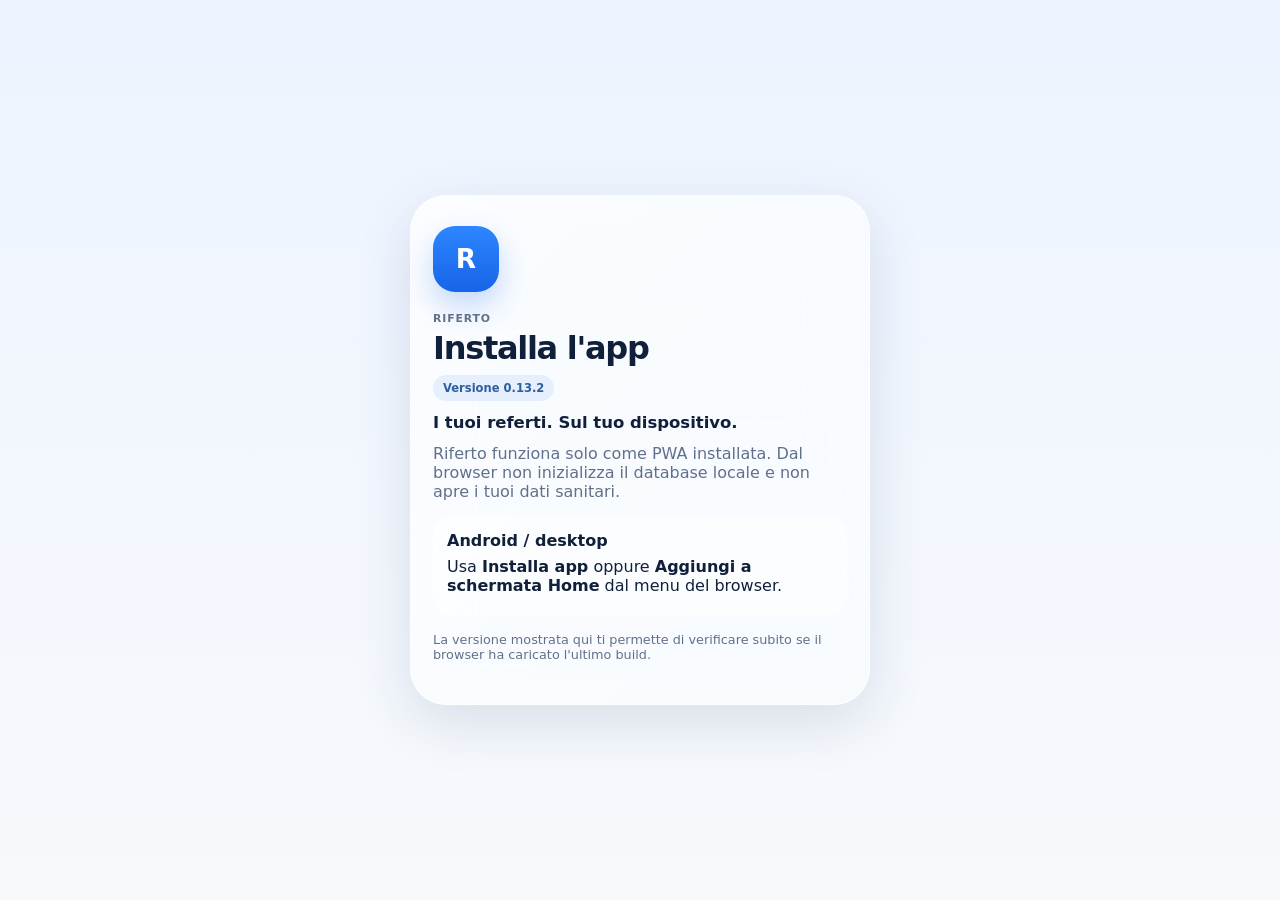
==== commit 8b2122ea: "Update app shell for v0.13.3 and new GitHub identity" ====
--- a/riferto/index.html
+++ b/riferto/index.html
@@ -9,30 +9,31 @@
   <meta name="apple-mobile-web-app-title" content="Riferto" />
   <meta name="description" content="Riferto — i tuoi referti, sul tuo dispositivo." />
   <title>Riferto</title>
-  <link rel="icon" type="image/svg+xml" href="./icon-riferto.svg?v=0.13.2" />
-  <link rel="apple-touch-icon" href="./icon-riferto.svg?v=0.13.2" />
-  <link rel="manifest" href="./manifest.webmanifest?v=0.13.2" />
-  <link rel="stylesheet" href="./styles.css?v=0.13.2" />
+  <link rel="icon" type="image/svg+xml" href="./icon-riferto.svg?v=0.13.3" />
+  <link rel="apple-touch-icon" href="./icon-riferto.svg?v=0.13.3" />
+  <link rel="manifest" href="./manifest.webmanifest?v=0.13.3" />
+  <link rel="stylesheet" href="./styles.css?v=0.13.3" />
+  <link rel="stylesheet" href="./design-0133.css?v=0.13.3" />
 </head>
 <body>
   <div class="ambient ambient-a"></div><div class="ambient ambient-b"></div>
-  <section id="installScreen" class="install-screen"><article class="install-card glass"><div class="brand-mark">R</div><p class="eyebrow">Riferto</p><h1>Installa l'app</h1><span class="version-badge">Versione 0.13.2</span><p class="tagline">I tuoi referti. Sul tuo dispositivo.</p><p class="muted">Riferto funziona solo come PWA installata. Dal browser non inizializza il database locale e non apre i tuoi dati sanitari.</p><button id="nativeInstallBtn" class="primary-btn hidden" type="button">Installa Riferto</button><div id="iosInstallHelp" class="install-help hidden"><strong>iPhone / iPad</strong><p>Apri in Safari → Condividi → <strong>Aggiungi alla schermata Home</strong> → apri Riferto dall'icona.</p></div><div id="genericInstallHelp" class="install-help hidden"><strong>Android / desktop</strong><p>Usa <strong>Installa app</strong> oppure <strong>Aggiungi a schermata Home</strong> dal menu del browser.</p></div><p class="caption">La versione mostrata qui ti permette di verificare subito se il browser ha caricato l'ultimo build.</p></article></section>
-  <div id="lockScreen" class="lock-screen hidden"><section class="lock-card glass"><div class="brand-mark">R</div><p class="eyebrow">Archivio sanitario personale</p><h1>Riferto</h1><span class="version-badge">v0.13.2</span><p class="tagline">I tuoi referti. Sul tuo dispositivo.</p><p id="lockIntro" class="muted">Crea un PIN di 6 cifre per proteggere l'archivio locale.</p><button id="biometricUnlockBtn" class="secondary-btn hidden" type="button">Sblocca con Face ID</button><div class="lock-separator"><span>oppure</span></div><label class="field"><span>PIN</span><input id="pinInput" class="pin-input" type="text" inputmode="none" autocomplete="off" minlength="6" maxlength="6" readonly /></label><label id="pinConfirmField" class="field"><span>Conferma PIN</span><input id="pinConfirmInput" class="pin-input" type="text" inputmode="none" autocomplete="off" minlength="6" maxlength="6" readonly /></label><button id="unlockBtn" class="primary-btn" type="button">Crea archivio</button><p id="lockError" class="error-text" role="alert"></p><p class="caption">Il PIN non viene salvato in chiaro. Se lo perdi, recuperi i dati solo tramite un backup cifrato e la relativa password.</p></section></div>
+  <section id="installScreen" class="install-screen"><article class="install-card glass"><div class="brand-mark">R</div><p class="eyebrow">Riferto</p><h1>Installa l'app</h1><span class="version-badge">Versione 0.13.3</span><p class="tagline">I tuoi referti. Sul tuo dispositivo.</p><p class="muted">Riferto funziona solo come PWA installata. Dal browser non inizializza il database locale e non apre i tuoi dati sanitari.</p><button id="nativeInstallBtn" class="primary-btn hidden" type="button">Installa Riferto</button><div id="iosInstallHelp" class="install-help hidden"><strong>iPhone / iPad</strong><p>Apri in Safari → Condividi → <strong>Aggiungi alla schermata Home</strong> → apri Riferto dall'icona.</p></div><div id="genericInstallHelp" class="install-help hidden"><strong>Android / desktop</strong><p>Usa <strong>Installa app</strong> oppure <strong>Aggiungi a schermata Home</strong> dal menu del browser.</p></div><p class="caption">La versione mostrata qui ti permette di verificare subito se il browser ha caricato l'ultimo build.</p></article></section>
+  <div id="lockScreen" class="lock-screen hidden"><section class="lock-card glass"><div class="brand-mark">R</div><p class="eyebrow">Archivio sanitario personale</p><h1>Riferto</h1><span class="version-badge">v0.13.3</span><p class="tagline">I tuoi referti. Sul tuo dispositivo.</p><p id="lockIntro" class="muted">Crea un PIN di 6 cifre per proteggere l'archivio locale.</p><button id="biometricUnlockBtn" class="secondary-btn hidden" type="button">Sblocca con Face ID</button><div class="lock-separator"><span>oppure</span></div><label class="field"><span>PIN</span><input id="pinInput" class="pin-input" type="text" inputmode="none" autocomplete="off" minlength="6" maxlength="6" readonly /></label><label id="pinConfirmField" class="field"><span>Conferma PIN</span><input id="pinConfirmInput" class="pin-input" type="text" inputmode="none" autocomplete="off" minlength="6" maxlength="6" readonly /></label><button id="unlockBtn" class="primary-btn" type="button">Crea archivio</button><p id="lockError" class="error-text" role="alert"></p><p class="caption">Il PIN non viene salvato in chiaro. Se lo perdi, recuperi i dati solo tramite un backup cifrato e la relativa password.</p></section></div>
   <main id="appShell" class="app-shell hidden" aria-hidden="true">
-    <header class="topbar glass"><div class="brand-block"><div class="brand-mark small">R</div><div><p class="eyebrow">Archivio locale</p><h1>Riferto <span class="version-badge compact">v0.13.2</span></h1></div></div></header>
+    <header class="topbar glass"><div class="brand-block"><div class="brand-mark small">R</div><div><p class="eyebrow">Archivio locale</p><h1>Riferto <span class="version-badge compact">v0.13.3</span></h1></div></div></header>
     <section class="app-section active" data-section="reports"><section class="hero glass"><div><p class="eyebrow">Riferto</p><h2>I tuoi referti. Sul tuo dispositivo.</h2><p class="muted">Conserva referti, PDF e valori strutturati in un archivio cifrato che resta sul dispositivo.</p></div><button id="newReportBtn" class="primary-btn" type="button">Nuovo referto</button></section><section class="grid two"><article class="glass card stat-card"><span class="stat-label">Referti</span><strong id="reportCount">0</strong></article><article class="glass card stat-card"><span class="stat-label">Valori</span><strong id="measurementCount">0</strong></article></section><section id="reportsView" class="view active"><div id="reportsList" class="stack"></div><div id="emptyState" class="glass empty-state"><h3>Nessun referto salvato</h3><p class="muted">Aggiungi il primo referto e, se vuoi, allega uno o più PDF.</p></div></section></section>
     <section class="app-section" data-section="trend"></section>
-    <section class="app-section" data-section="settings"><section class="settings-header"><p class="eyebrow">Riferto</p><h2>Impostazioni</h2><p class="muted">Sicurezza, aggiornamenti, dati, lingua, storage e backup.</p></section><section class="settings-stack"><article id="settingsUpdateAvailable" class="glass settings-card update-available-card hidden"><div><p class="eyebrow">Aggiornamento disponibile</p><h3><span class="update-dot"></span>Nuova versione di Riferto</h3><p class="muted">È disponibile una versione più recente dell'app.</p></div><div class="update-version-line"><span>Versione installata <strong id="settingsCurrentVersion">v0.13.2</strong></span><span>Nuova <strong id="settingsUpdateVersion">—</strong></span></div><div class="settings-actions"><button id="settingsUpdateNowBtn" class="primary-btn" type="button">Aggiorna ora</button></div></article><article class="glass settings-card"><div><p class="eyebrow">Sicurezza</p><h3>Accesso</h3><p class="muted">Configura un metodo rapido di accesso oppure blocca subito l'archivio.</p></div><div class="settings-actions"><button id="biometricManageBtn" class="secondary-btn" type="button">Face ID</button><button id="lockBtn" class="secondary-btn" type="button">Blocca archivio</button></div></article><article class="glass settings-card data-tools-card"><div><p class="eyebrow">Dati</p><h3>Dati e strumenti</h3><p class="muted">Backup, ripristino e catalogo degli esami restano disponibili senza occupare tutta la schermata.</p></div><details class="settings-disclosure"><summary><span>Backup e ripristino</span><small>Esporta o importa l'archivio</small></summary><div class="settings-disclosure-body"><div class="settings-actions"><button id="exportBtn" class="secondary-btn" type="button">Esporta backup cifrato</button><label class="secondary-btn file-label"><span>Importa backup</span><input id="importInput" type="file" accept="application/json,.json" hidden /></label></div></div></details><details class="settings-disclosure"><summary><span>Catalogo LOINC</span><small>Cerca esami e codici</small></summary><div class="settings-disclosure-body"><label class="field"><span>Cerca esame</span><input id="catalogSearch" type="search" placeholder="es. emoglobina, glucosio, urine" /></label><p class="caption">LOINC identifica l'osservazione; l'unità effettiva resta quella riportata dal laboratorio.</p><div id="catalogView" class="view active"><div id="catalogList" class="stack"></div></div></div></details></article><article class="glass settings-card"><div><p class="eyebrow">App</p><h3>Aggiornamento</h3><p class="muted">Verifica la versione pubblicata e, se disponibile, scarica la nuova build, pulisce la cache e riavvia completamente la PWA.</p></div><div class="settings-actions"><button id="forceUpdateBtn" class="primary-btn" type="button">Controlla aggiornamenti</button></div></article><article class="glass settings-card"><div><p class="eyebrow">Lingua</p><h3>Interfaccia</h3><p class="muted">Scegli la lingua dell'app.</p></div><select id="languageSelect" class="glass-control settings-select" aria-label="Lingua"><option value="it">Italiano</option><option value="en">English</option></select></article><article class="glass settings-card support-card"><p class="eyebrow">Supporta Riferto</p><h3>Buy me a coffee</h3><p class="muted">Se Riferto ti è utile, puoi supportarne lo sviluppo con una donazione volontaria via PayPal.</p><a class="secondary-btn support-link" href="https://www.paypal.com/qrcodes/p2pqrc/GRN7DK9PJ69BA" target="_blank" rel="noopener noreferrer">Apri PayPal</a></article><article class="glass settings-card legal-card"><div><p class="eyebrow">Informazioni</p><h3>Licenza e copyright</h3><p class="muted">Archivio personale: non fornisce diagnosi né interpretazioni mediche.</p></div><p class="caption">LOINC® is a registered trademark of Regenstrief Institute, Inc.</p><p class="caption">© 2026 Riferto. Tutti i diritti riservati. Vietato il riutilizzo, la redistribuzione, la rivendita, il white-label e qualsiasi uso commerciale del software o di parti sostanziali del codice senza autorizzazione scritta.</p></article></section></section>
+    <section class="app-section" data-section="settings"><section class="settings-header"><p class="eyebrow">Riferto</p><h2>Impostazioni</h2><p class="muted">Sicurezza, aggiornamenti, dati, lingua, storage e backup.</p></section><section class="settings-stack"><article id="settingsUpdateAvailable" class="glass settings-card update-available-card hidden"><div><p class="eyebrow">Aggiornamento disponibile</p><h3><span class="update-dot"></span>Nuova versione di Riferto</h3><p class="muted">È disponibile una versione più recente dell'app.</p></div><div class="update-version-line"><span>Versione installata <strong id="settingsCurrentVersion">v0.13.3</strong></span><span>Nuova <strong id="settingsUpdateVersion">—</strong></span></div><div class="settings-actions"><button id="settingsUpdateNowBtn" class="primary-btn" type="button">Aggiorna ora</button></div></article><article class="glass settings-card"><div><p class="eyebrow">Sicurezza</p><h3>Accesso</h3><p class="muted">Configura un metodo rapido di accesso oppure blocca subito l'archivio.</p></div><div class="settings-actions"><button id="biometricManageBtn" class="secondary-btn" type="button">Face ID</button><button id="lockBtn" class="secondary-btn" type="button">Blocca archivio</button></div></article><article class="glass settings-card data-tools-card"><div><p class="eyebrow">Dati</p><h3>Dati e strumenti</h3><p class="muted">Backup, ripristino e catalogo degli esami restano disponibili senza occupare tutta la schermata.</p></div><details class="settings-disclosure"><summary><span>Backup e ripristino</span><small>Esporta o importa l'archivio</small></summary><div class="settings-disclosure-body"><div class="settings-actions"><button id="exportBtn" class="secondary-btn" type="button">Esporta backup cifrato</button><label class="secondary-btn file-label"><span>Importa backup</span><input id="importInput" type="file" accept="application/json,.json" hidden /></label></div></div></details><details class="settings-disclosure"><summary><span>Catalogo LOINC</span><small>Cerca esami e codici</small></summary><div class="settings-disclosure-body"><label class="field"><span>Cerca esame</span><input id="catalogSearch" type="search" placeholder="es. emoglobina, glucosio, urine" /></label><p class="caption">LOINC identifica l'osservazione; l'unità effettiva resta quella riportata dal laboratorio.</p><div id="catalogView" class="view active"><div id="catalogList" class="stack"></div></div></div></details></article><article class="glass settings-card"><div><p class="eyebrow">App</p><h3>Aggiornamento</h3><p class="muted">Verifica la versione pubblicata e, se disponibile, scarica la nuova build, pulisce la cache e riavvia completamente la PWA.</p></div><div class="settings-actions"><button id="forceUpdateBtn" class="primary-btn" type="button">Controlla aggiornamenti</button></div></article><article class="glass settings-card"><div><p class="eyebrow">Lingua</p><h3>Interfaccia</h3><p class="muted">Scegli la lingua dell'app.</p></div><select id="languageSelect" class="glass-control settings-select" aria-label="Lingua"><option value="it">Italiano</option><option value="en">English</option></select></article><article class="glass settings-card support-card"><p class="eyebrow">Supporta Riferto</p><h3>Buy me a coffee</h3><p class="muted">Se Riferto ti è utile, puoi supportarne lo sviluppo con una donazione volontaria via PayPal.</p><a class="secondary-btn support-link" href="https://www.paypal.com/qrcodes/p2pqrc/GRN7DK9PJ69BA" target="_blank" rel="noopener noreferrer">Apri PayPal</a></article><article class="glass settings-card legal-card"><div><p class="eyebrow">Informazioni</p><h3>Riferto</h3><p class="muted">Archivio personale: non fornisce diagnosi né interpretazioni mediche.</p></div><a class="secondary-btn repo-link" href="https://github.com/making-lemonade/riferto" target="_blank" rel="noopener noreferrer" aria-label="Apri il repository Riferto su GitHub"><svg viewBox="0 0 24 24" aria-hidden="true"><path d="M12 2.8a9.2 9.2 0 0 0-2.9 17.93c.46.09.63-.2.63-.44v-1.72c-2.57.56-3.11-1.09-3.11-1.09-.42-1.07-1.03-1.35-1.03-1.35-.84-.58.06-.57.06-.57.93.07 1.42.96 1.42.96.83 1.42 2.17 1.01 2.7.77.08-.6.32-1.01.59-1.24-2.05-.23-4.21-1.03-4.21-4.57 0-1.01.36-1.84.95-2.48-.1-.24-.41-1.18.09-2.45 0 0 .77-.25 2.53.95A8.8 8.8 0 0 1 12 7.1a8.8 8.8 0 0 1 2.3.31c1.76-1.2 2.53-.95 2.53-.95.5 1.27.19 2.21.09 2.45.59.64.95 1.47.95 2.48 0 3.55-2.16 4.34-4.22 4.57.33.29.63.86.63 1.74v2.59c0 .24.17.53.64.44A9.2 9.2 0 0 0 12 2.8Z" fill="currentColor"/></svg><span>Repository GitHub</span></a><p class="caption">LOINC® is a registered trademark of Regenstrief Institute, Inc.</p><p class="caption">© 2026 Riferto. Tutti i diritti riservati. Vietato il riutilizzo, la redistribuzione, la rivendita, il white-label e qualsiasi uso commerciale del software o di parti sostanziali del codice senza autorizzazione scritta.</p></article></section></section>
   </main>
   <nav id="bottomNav" class="bottom-nav glass hidden" aria-label="Navigazione principale"><button class="bottom-nav-btn active" data-app-section="reports" aria-selected="true" type="button"><span class="nav-icon"><svg viewBox="0 0 24 24" aria-hidden="true"><path d="M6 3.5h9l3 3V20.5H6zM15 3.5v4h4M9 11h6M9 14.5h6M9 18h4" fill="none" stroke="currentColor" stroke-width="1.7" stroke-linecap="round" stroke-linejoin="round"/></svg></span><span>Referti</span></button><button class="bottom-nav-btn" data-app-section="trend" aria-selected="false" type="button"><span class="nav-icon"><svg viewBox="0 0 24 24" aria-hidden="true"><path d="M4 18.5 9 13l3 3 7-8M16 8h3v3" fill="none" stroke="currentColor" stroke-width="1.8" stroke-linecap="round" stroke-linejoin="round"/></svg></span><span>Trend</span></button><button class="bottom-nav-btn" data-app-section="settings" aria-selected="false" type="button"><span class="nav-icon"><svg viewBox="0 0 24 24" aria-hidden="true"><path d="M12 8.5A3.5 3.5 0 1 0 12 15a3.5 3.5 0 0 0 0-6.5ZM19 12l2-1-2-3-2 .5-1.5-1L15 5h-3l-.5 2.5-1.5 1L8 8 6 11l2 1v2l-2 1 2 3 2-.5 1.5 1L12 21h3l.5-2.5 1.5-1 2 .5 2-3-2-1z" fill="none" stroke="currentColor" stroke-width="1.5" stroke-linejoin="round"/></svg></span><span>Impostazioni</span></button></nav>
   <dialog id="reportDialog" class="sheet-dialog"><form id="reportForm" class="sheet glass"><div class="sheet-handle"></div><div class="sheet-head"><div><p class="eyebrow">Referto</p><h2 id="dialogTitle">Nuovo referto</h2></div><button type="button" id="closeDialogBtn" class="icon-btn" aria-label="Chiudi">✕</button></div><input id="reportId" type="hidden" /><div class="grid two"><label class="field"><span>Data</span><input id="reportDate" type="date" required /></label><label class="field"><span>Struttura / laboratorio</span><input id="laboratory" type="text" autocomplete="organization" /></label></div><label class="field"><span>Note</span><textarea id="notes" rows="2"></textarea></label><label class="field"><span>PDF allegati</span><input id="pdfInput" type="file" accept="application/pdf" multiple /><small class="caption">Puoi selezionare più PDF. Gli allegati già salvati possono essere aperti o rimossi qui sotto.</small><div id="pdfStatus" class="caption"></div></label><div class="section-title-row"><h3>Valori</h3><button type="button" id="addMeasurementBtn" class="secondary-btn">Aggiungi valore</button></div><div id="measurementEditor" class="stack compact"></div><div class="sheet-actions"><button type="button" id="deleteReportBtn" class="danger-btn hidden">Elimina referto</button><button type="submit" class="primary-btn">Salva</button></div></form></dialog>
   <template id="measurementTemplate"><div class="measurement-row glass-subtle"><label class="field grow"><span>Esame</span><input class="test-search" placeholder="Cerca esame o codice LOINC" autocomplete="off" enterkeyhint="search" required /></label><div class="grid three measurement-fields"><label class="field"><span>Valore</span><input class="test-value" inputmode="decimal" required /></label><label class="field"><span>Unità</span><input class="test-unit" placeholder="mg/dL" /></label><label class="field"><span>Intervallo</span><input class="test-range" placeholder="es. 70–99" /></label></div><button type="button" class="remove-measurement danger-link">Rimuovi</button></div></template>
   <datalist id="loincOptions"></datalist>
-  <script src="./pin-guard.js?v=0.13.2"></script>
-  <script src="./ui-nav.js?v=0.13.2"></script>
-  <script type="module" src="./bootstrap.js?v=0.13.2"></script>
-  <script type="module" src="./credential-ui.js?v=0.13.2"></script>
-  <script type="module" src="./backup-guard.js?v=0.13.2"></script>
-  <script type="module" src="./loinc-search.js?v=0.13.2"></script>
+  <script src="./pin-guard.js?v=0.13.3"></script>
+  <script src="./ui-nav.js?v=0.13.3"></script>
+  <script type="module" src="./bootstrap.js?v=0.13.3"></script>
+  <script type="module" src="./credential-ui.js?v=0.13.3"></script>
+  <script type="module" src="./backup-guard.js?v=0.13.3"></script>
+  <script type="module" src="./loinc-search.js?v=0.13.3"></script>
 </body>
 </html>
--- a/riferto/design-0133.css
+++ b/riferto/design-0133.css
@@ -0,0 +1,20 @@
+:root{--surface:rgba(255,255,255,.78);--surface-strong:rgba(255,255,255,.92);--blue:#1f73e8;--blue-deep:#155fc6;--hairline:rgba(63,82,112,.12);--shadow-soft:0 10px 30px rgba(39,71,117,.09)}
+body{background:linear-gradient(180deg,#edf4ff 0%,#f8fbff 46%,#f1f4f9 100%)}
+.app-shell{width:min(100%,920px)}
+.topbar{background:rgba(250,252,255,.82);border-color:rgba(255,255,255,.88);box-shadow:0 10px 34px rgba(37,66,105,.10)}
+.hero{position:relative;overflow:hidden;background:linear-gradient(145deg,rgba(255,255,255,.92),rgba(240,247,255,.76));border-color:rgba(255,255,255,.92);box-shadow:0 16px 44px rgba(39,71,117,.10)}
+.hero:after{content:"";position:absolute;width:190px;height:190px;border-radius:50%;right:-92px;top:-105px;background:radial-gradient(circle,rgba(45,134,255,.18),rgba(45,134,255,0) 70%);pointer-events:none}
+.card,.report-card,.settings-card,.empty-state{background:var(--surface);border:1px solid rgba(255,255,255,.9);box-shadow:var(--shadow-soft)}
+.stat-card{min-height:104px;display:flex;flex-direction:column;justify-content:center}.stat-card strong{letter-spacing:-.04em}
+.primary-btn{background:linear-gradient(180deg,var(--blue),var(--blue-deep));box-shadow:0 10px 22px rgba(28,104,220,.22);transition:transform .14s ease,box-shadow .14s ease,filter .14s ease}.primary-btn:active{transform:translateY(1px);box-shadow:0 6px 14px rgba(28,104,220,.18)}
+.secondary-btn,.glass-control{background:rgba(255,255,255,.78);border-color:rgba(96,118,151,.12);box-shadow:0 4px 12px rgba(39,71,117,.05)}
+.settings-header{padding:14px 6px 12px}.settings-header h2{font-size:clamp(2rem,7vw,2.5rem);margin-bottom:6px}.settings-stack{gap:12px}.settings-card{border-radius:24px}.settings-card h3{font-size:1.08rem;letter-spacing:-.015em}.settings-disclosure{border-top-color:var(--hairline)}
+.bottom-nav{grid-template-columns:repeat(3,1fr)!important;max-width:680px!important;margin-left:auto!important;margin-right:auto!important;left:12px!important;right:12px!important;padding:6px!important;border-radius:24px!important;background:rgba(247,250,255,.95)!important;box-shadow:0 12px 36px rgba(34,65,108,.22)!important}.bottom-nav-btn{min-height:56px;border-radius:18px}.bottom-nav-btn.active{background:rgba(255,255,255,.98);box-shadow:0 6px 18px rgba(44,95,165,.12)}.nav-icon svg{width:21px;height:21px;display:block}
+.field input,.field textarea{background:rgba(255,255,255,.82);border-color:rgba(94,116,150,.14)}
+.report-card{transition:transform .15s ease,box-shadow .15s ease}.report-card:active{transform:scale(.997)}
+.version-badge{background:rgba(37,115,232,.09);color:#2c5f9f}
+.repo-link{display:inline-flex;align-items:center;justify-content:center;gap:7px;text-decoration:none;margin-top:10px;width:100%}
+.repo-link svg{width:17px;height:17px}
+@media(min-width:760px){.app-shell{padding-left:22px;padding-right:22px}.hero{display:grid;grid-template-columns:minmax(0,1fr) auto;align-items:end;gap:24px;padding:30px}.hero .primary-btn{width:auto;min-width:160px;margin:0}.settings-stack{grid-template-columns:repeat(2,minmax(0,1fr));align-items:start}.settings-stack>.data-tools-card,.settings-stack>.backup-warning-card,.settings-stack>.changelog-card,.settings-stack>.update-available-card{grid-column:1/-1}.support-card,.legal-card{height:100%}.report-card{padding:20px}}
+@media(max-width:620px){.app-shell{padding-bottom:calc(env(safe-area-inset-bottom) + 104px)}.topbar{padding:13px 15px;border-radius:22px}.hero{padding:20px;border-radius:24px}.hero h2{font-size:clamp(1.7rem,8vw,2.15rem)}.card,.report-card,.settings-card{border-radius:22px}.settings-card{padding:18px}.bottom-nav{left:8px!important;right:8px!important;bottom:max(7px,env(safe-area-inset-bottom))!important}.bottom-nav-btn{font-size:.69rem}.settings-header{padding-left:4px;padding-right:4px}}
+@media(prefers-reduced-motion:reduce){*{scroll-behavior:auto!important}.primary-btn,.report-card{transition:none!important}}
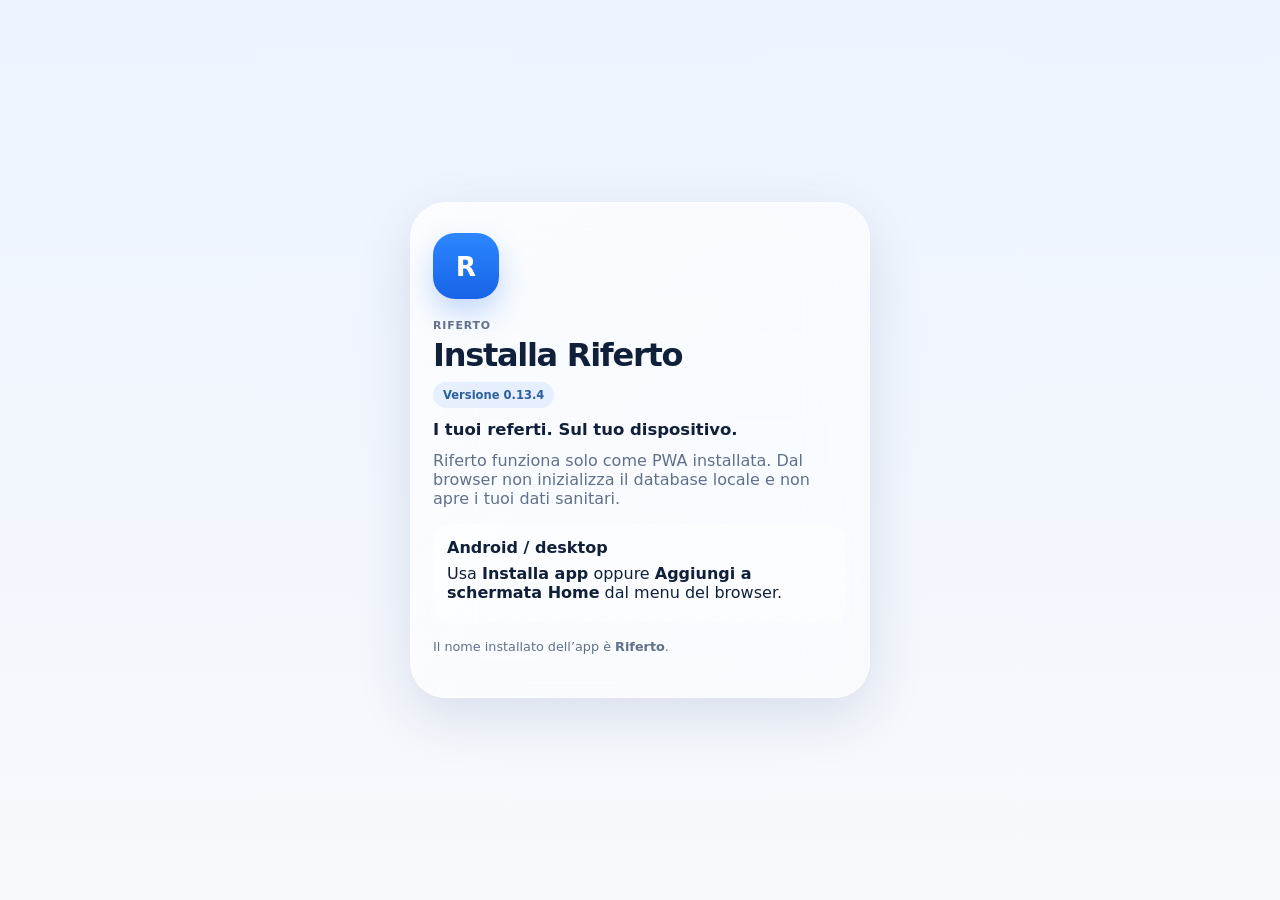
==== commit 0debd428: "Publish v0.13.4 shell and PWA identity" ====
--- a/riferto/index.html
+++ b/riferto/index.html
@@ -4,36 +4,38 @@
   <meta charset="utf-8" />
   <meta name="viewport" content="width=device-width,initial-scale=1,viewport-fit=cover" />
   <meta name="theme-color" content="#eef4ff" />
+  <meta name="application-name" content="Riferto" />
+  <meta name="mobile-web-app-capable" content="yes" />
   <meta name="apple-mobile-web-app-capable" content="yes" />
   <meta name="apple-mobile-web-app-status-bar-style" content="default" />
   <meta name="apple-mobile-web-app-title" content="Riferto" />
   <meta name="description" content="Riferto — i tuoi referti, sul tuo dispositivo." />
   <title>Riferto</title>
-  <link rel="icon" type="image/svg+xml" href="./icon-riferto.svg?v=0.13.3" />
-  <link rel="apple-touch-icon" href="./icon-riferto.svg?v=0.13.3" />
-  <link rel="manifest" href="./manifest.webmanifest?v=0.13.3" />
-  <link rel="stylesheet" href="./styles.css?v=0.13.3" />
-  <link rel="stylesheet" href="./design-0133.css?v=0.13.3" />
+  <link rel="icon" type="image/svg+xml" href="./icon-riferto.svg?v=0.13.4" />
+  <link rel="apple-touch-icon" href="./icon-riferto.svg?v=0.13.4" />
+  <link rel="manifest" href="./manifest.webmanifest?v=0.13.4" />
+  <link rel="stylesheet" href="./styles.css?v=0.13.4" />
+  <link rel="stylesheet" href="./design-0133.css?v=0.13.4" />
 </head>
 <body>
   <div class="ambient ambient-a"></div><div class="ambient ambient-b"></div>
-  <section id="installScreen" class="install-screen"><article class="install-card glass"><div class="brand-mark">R</div><p class="eyebrow">Riferto</p><h1>Installa l'app</h1><span class="version-badge">Versione 0.13.3</span><p class="tagline">I tuoi referti. Sul tuo dispositivo.</p><p class="muted">Riferto funziona solo come PWA installata. Dal browser non inizializza il database locale e non apre i tuoi dati sanitari.</p><button id="nativeInstallBtn" class="primary-btn hidden" type="button">Installa Riferto</button><div id="iosInstallHelp" class="install-help hidden"><strong>iPhone / iPad</strong><p>Apri in Safari → Condividi → <strong>Aggiungi alla schermata Home</strong> → apri Riferto dall'icona.</p></div><div id="genericInstallHelp" class="install-help hidden"><strong>Android / desktop</strong><p>Usa <strong>Installa app</strong> oppure <strong>Aggiungi a schermata Home</strong> dal menu del browser.</p></div><p class="caption">La versione mostrata qui ti permette di verificare subito se il browser ha caricato l'ultimo build.</p></article></section>
-  <div id="lockScreen" class="lock-screen hidden"><section class="lock-card glass"><div class="brand-mark">R</div><p class="eyebrow">Archivio sanitario personale</p><h1>Riferto</h1><span class="version-badge">v0.13.3</span><p class="tagline">I tuoi referti. Sul tuo dispositivo.</p><p id="lockIntro" class="muted">Crea un PIN di 6 cifre per proteggere l'archivio locale.</p><button id="biometricUnlockBtn" class="secondary-btn hidden" type="button">Sblocca con Face ID</button><div class="lock-separator"><span>oppure</span></div><label class="field"><span>PIN</span><input id="pinInput" class="pin-input" type="text" inputmode="none" autocomplete="off" minlength="6" maxlength="6" readonly /></label><label id="pinConfirmField" class="field"><span>Conferma PIN</span><input id="pinConfirmInput" class="pin-input" type="text" inputmode="none" autocomplete="off" minlength="6" maxlength="6" readonly /></label><button id="unlockBtn" class="primary-btn" type="button">Crea archivio</button><p id="lockError" class="error-text" role="alert"></p><p class="caption">Il PIN non viene salvato in chiaro. Se lo perdi, recuperi i dati solo tramite un backup cifrato e la relativa password.</p></section></div>
+  <section id="installScreen" class="install-screen"><article class="install-card glass"><div class="brand-mark">R</div><p class="eyebrow">Riferto</p><h1>Installa Riferto</h1><span class="version-badge">Versione 0.13.4</span><p class="tagline">I tuoi referti. Sul tuo dispositivo.</p><p class="muted">Riferto funziona solo come PWA installata. Dal browser non inizializza il database locale e non apre i tuoi dati sanitari.</p><button id="nativeInstallBtn" class="primary-btn hidden" type="button">Installa Riferto</button><div id="iosInstallHelp" class="install-help hidden"><strong>iPhone / iPad</strong><p>Apri in Safari → Condividi → <strong>Aggiungi alla schermata Home</strong> → apri Riferto dall'icona.</p></div><div id="genericInstallHelp" class="install-help hidden"><strong>Android / desktop</strong><p>Usa <strong>Installa app</strong> oppure <strong>Aggiungi a schermata Home</strong> dal menu del browser.</p></div><p class="caption">Il nome installato dell’app è <strong>Riferto</strong>.</p></article></section>
+  <div id="lockScreen" class="lock-screen hidden"><section class="lock-card glass"><div class="brand-mark">R</div><p class="eyebrow">Archivio sanitario personale</p><h1>Riferto</h1><span class="version-badge">v0.13.4</span><p class="tagline">I tuoi referti. Sul tuo dispositivo.</p><p id="lockIntro" class="muted">Crea un PIN di 6 cifre per proteggere l'archivio locale.</p><button id="biometricUnlockBtn" class="secondary-btn hidden" type="button">Sblocca con Face ID</button><div class="lock-separator"><span>oppure</span></div><label class="field"><span>PIN</span><input id="pinInput" class="pin-input" type="text" inputmode="none" autocomplete="off" minlength="6" maxlength="6" readonly /></label><label id="pinConfirmField" class="field"><span>Conferma PIN</span><input id="pinConfirmInput" class="pin-input" type="text" inputmode="none" autocomplete="off" minlength="6" maxlength="6" readonly /></label><button id="unlockBtn" class="primary-btn" type="button">Crea archivio</button><p id="lockError" class="error-text" role="alert"></p><p class="caption">Il PIN non viene salvato in chiaro. Se lo perdi, recuperi i dati solo tramite un backup cifrato e la relativa password.</p></section></div>
   <main id="appShell" class="app-shell hidden" aria-hidden="true">
-    <header class="topbar glass"><div class="brand-block"><div class="brand-mark small">R</div><div><p class="eyebrow">Archivio locale</p><h1>Riferto <span class="version-badge compact">v0.13.3</span></h1></div></div></header>
+    <header class="topbar glass"><div class="brand-block"><div class="brand-mark small">R</div><div><p class="eyebrow">Archivio locale</p><h1>Riferto <span class="version-badge compact">v0.13.4</span></h1></div></div></header>
     <section class="app-section active" data-section="reports"><section class="hero glass"><div><p class="eyebrow">Riferto</p><h2>I tuoi referti. Sul tuo dispositivo.</h2><p class="muted">Conserva referti, PDF e valori strutturati in un archivio cifrato che resta sul dispositivo.</p></div><button id="newReportBtn" class="primary-btn" type="button">Nuovo referto</button></section><section class="grid two"><article class="glass card stat-card"><span class="stat-label">Referti</span><strong id="reportCount">0</strong></article><article class="glass card stat-card"><span class="stat-label">Valori</span><strong id="measurementCount">0</strong></article></section><section id="reportsView" class="view active"><div id="reportsList" class="stack"></div><div id="emptyState" class="glass empty-state"><h3>Nessun referto salvato</h3><p class="muted">Aggiungi il primo referto e, se vuoi, allega uno o più PDF.</p></div></section></section>
     <section class="app-section" data-section="trend"></section>
-    <section class="app-section" data-section="settings"><section class="settings-header"><p class="eyebrow">Riferto</p><h2>Impostazioni</h2><p class="muted">Sicurezza, aggiornamenti, dati, lingua, storage e backup.</p></section><section class="settings-stack"><article id="settingsUpdateAvailable" class="glass settings-card update-available-card hidden"><div><p class="eyebrow">Aggiornamento disponibile</p><h3><span class="update-dot"></span>Nuova versione di Riferto</h3><p class="muted">È disponibile una versione più recente dell'app.</p></div><div class="update-version-line"><span>Versione installata <strong id="settingsCurrentVersion">v0.13.3</strong></span><span>Nuova <strong id="settingsUpdateVersion">—</strong></span></div><div class="settings-actions"><button id="settingsUpdateNowBtn" class="primary-btn" type="button">Aggiorna ora</button></div></article><article class="glass settings-card"><div><p class="eyebrow">Sicurezza</p><h3>Accesso</h3><p class="muted">Configura un metodo rapido di accesso oppure blocca subito l'archivio.</p></div><div class="settings-actions"><button id="biometricManageBtn" class="secondary-btn" type="button">Face ID</button><button id="lockBtn" class="secondary-btn" type="button">Blocca archivio</button></div></article><article class="glass settings-card data-tools-card"><div><p class="eyebrow">Dati</p><h3>Dati e strumenti</h3><p class="muted">Backup, ripristino e catalogo degli esami restano disponibili senza occupare tutta la schermata.</p></div><details class="settings-disclosure"><summary><span>Backup e ripristino</span><small>Esporta o importa l'archivio</small></summary><div class="settings-disclosure-body"><div class="settings-actions"><button id="exportBtn" class="secondary-btn" type="button">Esporta backup cifrato</button><label class="secondary-btn file-label"><span>Importa backup</span><input id="importInput" type="file" accept="application/json,.json" hidden /></label></div></div></details><details class="settings-disclosure"><summary><span>Catalogo LOINC</span><small>Cerca esami e codici</small></summary><div class="settings-disclosure-body"><label class="field"><span>Cerca esame</span><input id="catalogSearch" type="search" placeholder="es. emoglobina, glucosio, urine" /></label><p class="caption">LOINC identifica l'osservazione; l'unità effettiva resta quella riportata dal laboratorio.</p><div id="catalogView" class="view active"><div id="catalogList" class="stack"></div></div></div></details></article><article class="glass settings-card"><div><p class="eyebrow">App</p><h3>Aggiornamento</h3><p class="muted">Verifica la versione pubblicata e, se disponibile, scarica la nuova build, pulisce la cache e riavvia completamente la PWA.</p></div><div class="settings-actions"><button id="forceUpdateBtn" class="primary-btn" type="button">Controlla aggiornamenti</button></div></article><article class="glass settings-card"><div><p class="eyebrow">Lingua</p><h3>Interfaccia</h3><p class="muted">Scegli la lingua dell'app.</p></div><select id="languageSelect" class="glass-control settings-select" aria-label="Lingua"><option value="it">Italiano</option><option value="en">English</option></select></article><article class="glass settings-card support-card"><p class="eyebrow">Supporta Riferto</p><h3>Buy me a coffee</h3><p class="muted">Se Riferto ti è utile, puoi supportarne lo sviluppo con una donazione volontaria via PayPal.</p><a class="secondary-btn support-link" href="https://www.paypal.com/qrcodes/p2pqrc/GRN7DK9PJ69BA" target="_blank" rel="noopener noreferrer">Apri PayPal</a></article><article class="glass settings-card legal-card"><div><p class="eyebrow">Informazioni</p><h3>Riferto</h3><p class="muted">Archivio personale: non fornisce diagnosi né interpretazioni mediche.</p></div><a class="secondary-btn repo-link" href="https://github.com/making-lemonade/riferto" target="_blank" rel="noopener noreferrer" aria-label="Apri il repository Riferto su GitHub"><svg viewBox="0 0 24 24" aria-hidden="true"><path d="M12 2.8a9.2 9.2 0 0 0-2.9 17.93c.46.09.63-.2.63-.44v-1.72c-2.57.56-3.11-1.09-3.11-1.09-.42-1.07-1.03-1.35-1.03-1.35-.84-.58.06-.57.06-.57.93.07 1.42.96 1.42.96.83 1.42 2.17 1.01 2.7.77.08-.6.32-1.01.59-1.24-2.05-.23-4.21-1.03-4.21-4.57 0-1.01.36-1.84.95-2.48-.1-.24-.41-1.18.09-2.45 0 0 .77-.25 2.53.95A8.8 8.8 0 0 1 12 7.1a8.8 8.8 0 0 1 2.3.31c1.76-1.2 2.53-.95 2.53-.95.5 1.27.19 2.21.09 2.45.59.64.95 1.47.95 2.48 0 3.55-2.16 4.34-4.22 4.57.33.29.63.86.63 1.74v2.59c0 .24.17.53.64.44A9.2 9.2 0 0 0 12 2.8Z" fill="currentColor"/></svg><span>Repository GitHub</span></a><p class="caption">LOINC® is a registered trademark of Regenstrief Institute, Inc.</p><p class="caption">© 2026 Riferto. Tutti i diritti riservati. Vietato il riutilizzo, la redistribuzione, la rivendita, il white-label e qualsiasi uso commerciale del software o di parti sostanziali del codice senza autorizzazione scritta.</p></article></section></section>
+    <section class="app-section" data-section="settings"><section class="settings-header"><p class="eyebrow">Riferto</p><h2>Impostazioni</h2><p class="muted">Sicurezza, aggiornamenti, dati, lingua, storage e backup.</p></section><section class="settings-stack"><article id="settingsUpdateAvailable" class="glass settings-card update-available-card hidden"><div><p class="eyebrow">Aggiornamento disponibile</p><h3><span class="update-dot"></span>Nuova versione di Riferto</h3><p class="muted">È disponibile una versione più recente dell'app.</p></div><div class="update-version-line"><span>Versione installata <strong id="settingsCurrentVersion">v0.13.4</strong></span><span>Nuova <strong id="settingsUpdateVersion">—</strong></span></div><div class="settings-actions"><button id="settingsUpdateNowBtn" class="primary-btn" type="button">Aggiorna ora</button></div></article><article class="glass settings-card"><div><p class="eyebrow">Sicurezza</p><h3>Accesso</h3><p class="muted">Configura un metodo rapido di accesso oppure blocca subito l'archivio.</p></div><div class="settings-actions"><button id="biometricManageBtn" class="secondary-btn" type="button">Face ID</button><button id="lockBtn" class="secondary-btn" type="button">Blocca archivio</button></div></article><article class="glass settings-card data-tools-card"><div><p class="eyebrow">Dati</p><h3>Dati e strumenti</h3><p class="muted">Backup, ripristino e catalogo degli esami restano disponibili senza occupare tutta la schermata.</p></div><details class="settings-disclosure"><summary><span>Backup e ripristino</span><small>Esporta o importa l'archivio</small></summary><div class="settings-disclosure-body"><div class="settings-actions"><button id="exportBtn" class="secondary-btn" type="button">Esporta backup cifrato</button><label class="secondary-btn file-label"><span>Importa backup</span><input id="importInput" type="file" accept="application/json,.json" hidden /></label></div></div></details><details class="settings-disclosure"><summary><span>Catalogo LOINC</span><small>Cerca esami e codici</small></summary><div class="settings-disclosure-body"><label class="field"><span>Cerca esame</span><input id="catalogSearch" type="search" placeholder="es. emoglobina, glucosio, urine" /></label><p class="caption">LOINC identifica l'osservazione; l'unità effettiva resta quella riportata dal laboratorio.</p><div id="catalogView" class="view active"><div id="catalogList" class="stack"></div></div></div></details></article><article class="glass settings-card"><div><p class="eyebrow">App</p><h3>Aggiornamento</h3><p class="muted">Verifica la versione pubblicata e, se disponibile, scarica la nuova build, pulisce la cache e riavvia completamente la PWA.</p></div><div class="settings-actions"><button id="forceUpdateBtn" class="primary-btn" type="button">Controlla aggiornamenti</button></div></article><article class="glass settings-card"><div><p class="eyebrow">Lingua</p><h3>Interfaccia</h3><p class="muted">Scegli la lingua dell'app.</p></div><select id="languageSelect" class="glass-control settings-select" aria-label="Lingua"><option value="it">Italiano</option><option value="en">English</option></select></article><article class="glass settings-card support-card"><p class="eyebrow">Supporta Riferto</p><h3>Buy me a coffee</h3><p class="muted">Se Riferto ti è utile, puoi supportarne lo sviluppo con una donazione volontaria via PayPal.</p><a class="secondary-btn support-link" href="https://www.paypal.com/qrcodes/p2pqrc/GRN7DK9PJ69BA" target="_blank" rel="noopener noreferrer">Apri PayPal</a></article><article class="glass settings-card legal-card"><div><p class="eyebrow">Informazioni</p><h3>Riferto</h3><p class="muted">Archivio personale: non fornisce diagnosi né interpretazioni mediche.</p></div><a class="secondary-btn repo-link" href="https://github.com/making-lemonade/riferto" target="_blank" rel="noopener noreferrer" aria-label="Apri il repository Riferto su GitHub"><svg viewBox="0 0 24 24" aria-hidden="true"><path d="M12 2.8a9.2 9.2 0 0 0-2.9 17.93c.46.09.63-.2.63-.44v-1.72c-2.57.56-3.11-1.09-3.11-1.09-.42-1.07-1.03-1.35-1.03-1.35-.84-.58.06-.57.06-.57.93.07 1.42.96 1.42.96.83 1.42 2.17 1.01 2.7.77.08-.6.32-1.01.59-1.24-2.05-.23-4.21-1.03-4.21-4.57 0-1.01.36-1.84.95-2.48-.1-.24-.41-1.18.09-2.45 0 0 .77-.25 2.53.95A8.8 8.8 0 0 1 12 7.1a8.8 8.8 0 0 1 2.3.31c1.76-1.2 2.53-.95 2.53-.95.5 1.27.19 2.21.09 2.45.59.64.95 1.47.95 2.48 0 3.55-2.16 4.34-4.22 4.57.33.29.63.86.63 1.74v2.59c0 .24.17.53.64.44A9.2 9.2 0 0 0 12 2.8Z" fill="currentColor"/></svg><span>Repository GitHub</span></a><p class="caption">LOINC® is a registered trademark of Regenstrief Institute, Inc.</p><p class="caption">© 2026 Riferto. Tutti i diritti riservati. Vietato il riutilizzo, la redistribuzione, la rivendita, il white-label e qualsiasi uso commerciale del software o di parti sostanziali del codice senza autorizzazione scritta.</p></article></section></section>
   </main>
   <nav id="bottomNav" class="bottom-nav glass hidden" aria-label="Navigazione principale"><button class="bottom-nav-btn active" data-app-section="reports" aria-selected="true" type="button"><span class="nav-icon"><svg viewBox="0 0 24 24" aria-hidden="true"><path d="M6 3.5h9l3 3V20.5H6zM15 3.5v4h4M9 11h6M9 14.5h6M9 18h4" fill="none" stroke="currentColor" stroke-width="1.7" stroke-linecap="round" stroke-linejoin="round"/></svg></span><span>Referti</span></button><button class="bottom-nav-btn" data-app-section="trend" aria-selected="false" type="button"><span class="nav-icon"><svg viewBox="0 0 24 24" aria-hidden="true"><path d="M4 18.5 9 13l3 3 7-8M16 8h3v3" fill="none" stroke="currentColor" stroke-width="1.8" stroke-linecap="round" stroke-linejoin="round"/></svg></span><span>Trend</span></button><button class="bottom-nav-btn" data-app-section="settings" aria-selected="false" type="button"><span class="nav-icon"><svg viewBox="0 0 24 24" aria-hidden="true"><path d="M12 8.5A3.5 3.5 0 1 0 12 15a3.5 3.5 0 0 0 0-6.5ZM19 12l2-1-2-3-2 .5-1.5-1L15 5h-3l-.5 2.5-1.5 1L8 8 6 11l2 1v2l-2 1 2 3 2-.5 1.5 1L12 21h3l.5-2.5 1.5-1 2 .5 2-3-2-1z" fill="none" stroke="currentColor" stroke-width="1.5" stroke-linejoin="round"/></svg></span><span>Impostazioni</span></button></nav>
   <dialog id="reportDialog" class="sheet-dialog"><form id="reportForm" class="sheet glass"><div class="sheet-handle"></div><div class="sheet-head"><div><p class="eyebrow">Referto</p><h2 id="dialogTitle">Nuovo referto</h2></div><button type="button" id="closeDialogBtn" class="icon-btn" aria-label="Chiudi">✕</button></div><input id="reportId" type="hidden" /><div class="grid two"><label class="field"><span>Data</span><input id="reportDate" type="date" required /></label><label class="field"><span>Struttura / laboratorio</span><input id="laboratory" type="text" autocomplete="organization" /></label></div><label class="field"><span>Note</span><textarea id="notes" rows="2"></textarea></label><label class="field"><span>PDF allegati</span><input id="pdfInput" type="file" accept="application/pdf" multiple /><small class="caption">Puoi selezionare più PDF. Gli allegati già salvati possono essere aperti o rimossi qui sotto.</small><div id="pdfStatus" class="caption"></div></label><div class="section-title-row"><h3>Valori</h3><button type="button" id="addMeasurementBtn" class="secondary-btn">Aggiungi valore</button></div><div id="measurementEditor" class="stack compact"></div><div class="sheet-actions"><button type="button" id="deleteReportBtn" class="danger-btn hidden">Elimina referto</button><button type="submit" class="primary-btn">Salva</button></div></form></dialog>
   <template id="measurementTemplate"><div class="measurement-row glass-subtle"><label class="field grow"><span>Esame</span><input class="test-search" placeholder="Cerca esame o codice LOINC" autocomplete="off" enterkeyhint="search" required /></label><div class="grid three measurement-fields"><label class="field"><span>Valore</span><input class="test-value" inputmode="decimal" required /></label><label class="field"><span>Unità</span><input class="test-unit" placeholder="mg/dL" /></label><label class="field"><span>Intervallo</span><input class="test-range" placeholder="es. 70–99" /></label></div><button type="button" class="remove-measurement danger-link">Rimuovi</button></div></template>
   <datalist id="loincOptions"></datalist>
-  <script src="./pin-guard.js?v=0.13.3"></script>
-  <script src="./ui-nav.js?v=0.13.3"></script>
-  <script type="module" src="./bootstrap.js?v=0.13.3"></script>
-  <script type="module" src="./credential-ui.js?v=0.13.3"></script>
-  <script type="module" src="./backup-guard.js?v=0.13.3"></script>
-  <script type="module" src="./loinc-search.js?v=0.13.3"></script>
+  <script src="./pin-guard.js?v=0.13.4"></script>
+  <script src="./ui-nav.js?v=0.13.4"></script>
+  <script type="module" src="./bootstrap.js?v=0.13.4"></script>
+  <script type="module" src="./credential-ui.js?v=0.13.4"></script>
+  <script type="module" src="./backup-guard.js?v=0.13.4"></script>
+  <script type="module" src="./loinc-search.js?v=0.13.4"></script>
 </body>
 </html>
